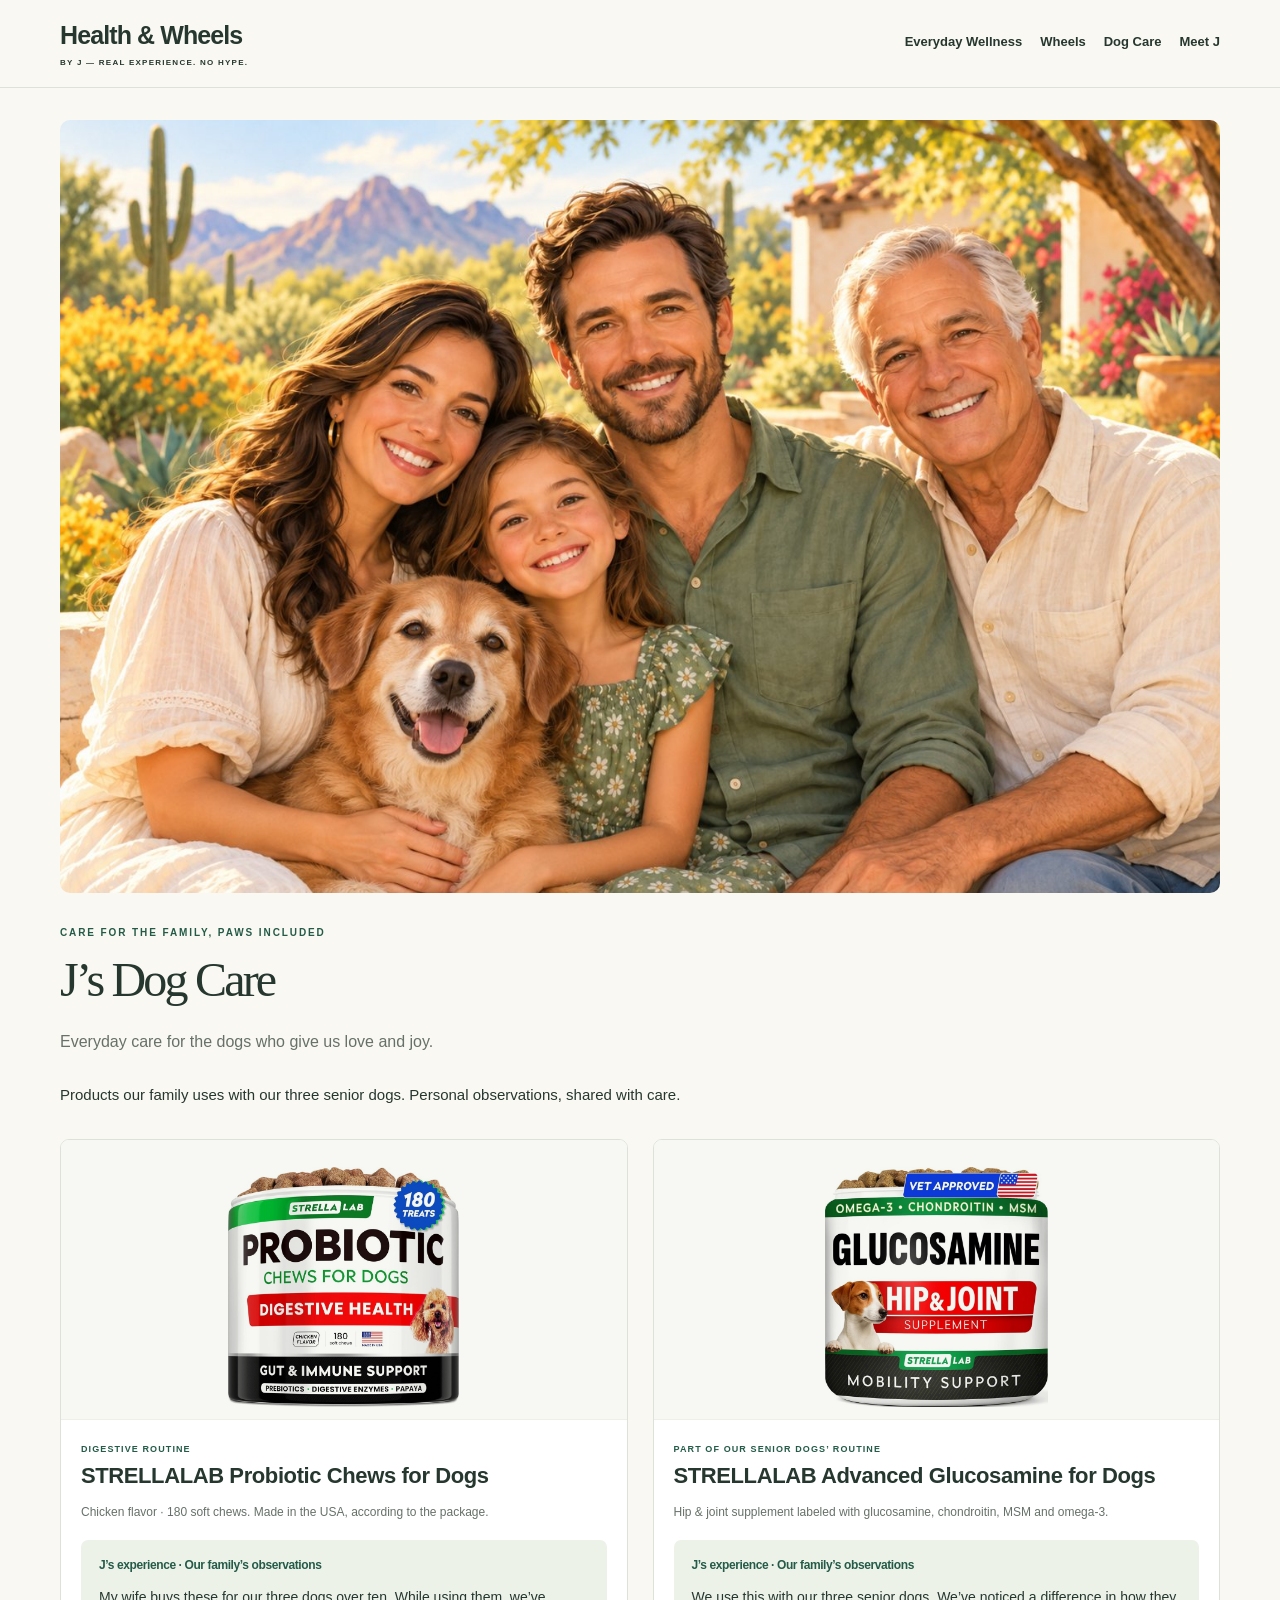
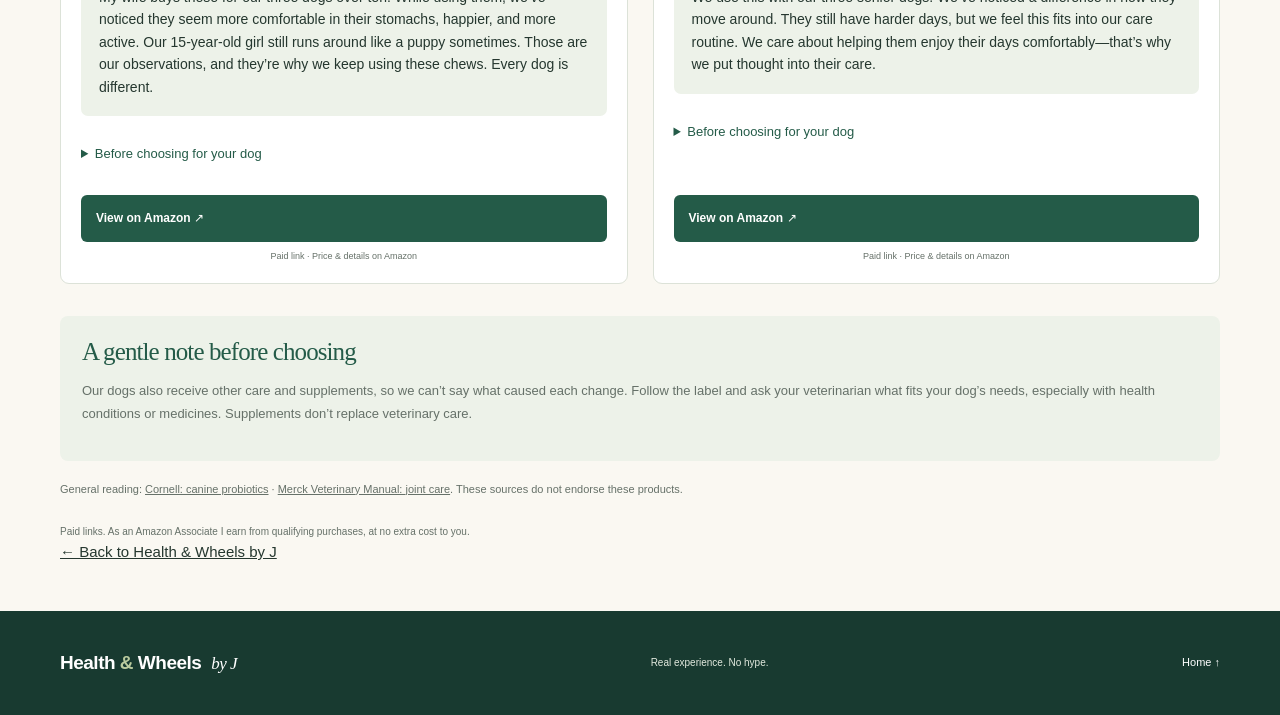
==== dog-care.html @ b85a886c "Add J’s Dog Care with approved senior dog supplement reviews and family image" ====
<!doctype html><html lang="en"><head><meta charset="utf-8"><meta name="viewport" content="width=device-width,initial-scale=1"><meta name="description" content="J shares his family’s personal experience with probiotic and joint supplements used with their three senior dogs."><link rel="canonical" href="https://juluisalca-stack.github.io/health-and-wheels-by-J/dog-care.html"><title>J’s Dog Care — Senior Dog Product Reviews | Health &amp; Wheels by J</title><link rel="stylesheet" href="styles.css"><link rel="icon" href="assets/favicon.svg"><style>.dog-page{padding-block:32px}.dog-family{width:100%;height:auto;display:block;border-radius:10px;margin-bottom:32px}.dog-page h1{font-size:48px}.dog-grid{display:grid;grid-template-columns:repeat(2,minmax(0,1fr));gap:25px;margin-block:32px}.dog-grid .product-visual{height:280px}.dog-grid .product-visual img{max-height:240px;max-width:80%}.dog-grid h2{font-family:inherit;font-size:22px;font-weight:650;margin-bottom:14px;letter-spacing:-.4px}.dog-grid .product-info{min-height:0}.dog-experience{padding:18px;background:var(--sage);border-radius:7px;margin-bottom:18px;font-size:14px}.dog-experience h3{font-size:12px;color:var(--green);margin-bottom:12px}.dog-experience p{margin:0}.dog-details{font-size:13px;color:var(--muted);margin-bottom:20px}.dog-details summary{cursor:pointer;color:var(--green);padding:10px 0}.dog-details p{margin-top:12px}.dog-note{padding:22px;background:var(--sage);border-radius:8px;color:var(--muted);font-size:13px;line-height:1.8}.dog-note h2{font-size:25px;color:var(--green);margin-bottom:12px}.dog-sources{font-size:11px;color:var(--muted);margin-top:20px}.header nav{gap:18px}@media(max-width:760px){.dog-grid{grid-template-columns:1fr}.dog-page h1{font-size:38px}.dog-grid .product-visual{height:250px}.header nav{gap:12px}.header nav a{font-size:11px}}</style></head><body><header class="header"><div class="header-inner wrap"><a class="brand" href="index.html"><span class="brand-name">Health &amp; Wheels</span><span class="brand-by">BY J — REAL EXPERIENCE. NO HYPE.</span></a><nav aria-label="Main navigation"><a href="index.html#wellness" class="nav-category">Everyday Wellness</a><a href="index.html#wheels" class="nav-category">Wheels</a><a href="dog-care.html" aria-current="page">Dog Care</a><a href="index.html#about-j">Meet J</a></nav></div></header><main class="wrap dog-page"><img class="dog-family" src="assets/family-with-dog.jpg" alt="Family gathered with a friendly adult golden dog in a sunny garden" width="1400" height="933"><p class="eyebrow">CARE FOR THE FAMILY, PAWS INCLUDED</p><h1>J’s Dog Care</h1><p class="hero-description">Everyday care for the dogs who give us love and joy.</p><p>Products our family uses with our three senior dogs. Personal observations, shared with care.</p><div class="dog-grid"><article class="product-card" id="dog-probiotics"><div class="product-visual"><img src="assets/dog-probiotics.jpg" alt="STRELLALAB Probiotic Chews for Dogs container" loading="lazy"></div><div class="product-body"><p class="product-kicker">DIGESTIVE ROUTINE</p><h2>STRELLALAB Probiotic Chews for Dogs</h2><p class="product-info">Chicken flavor · 180 soft chews. Made in the USA, according to the package.</p><div class="dog-experience"><h3>J’s experience · Our family’s observations</h3><p>My wife buys these for our three dogs over ten. While using them, we’ve noticed they seem more comfortable in their stomachs, happier, and more active. Our 15-year-old girl still runs around like a puppy sometimes. Those are our observations, and they’re why we keep using these chews. Every dog is different.</p></div><details class="dog-details"><summary>Before choosing for your dog</summary><p>Check ingredients, expiration date, storage instructions and feeding directions for your dog’s weight. Ask your veterinarian whether this formula fits your dog’s needs.</p></details><a class="button primary shopping-button" href="https://amzn.to/3TYMeCJ" target="_blank" rel="sponsored nofollow noopener noreferrer" aria-label="View STRELLALAB Probiotic Chews for Dogs on Amazon, opens in a new tab">View on Amazon ↗</a><p class="paid-note">Paid link · Price &amp; details on Amazon</p></div></article><article class="product-card" id="dog-glucosamine"><div class="product-visual"><img src="assets/dog-glucosamine.jpg" alt="STRELLALAB Advanced Glucosamine for Dogs container" loading="lazy"></div><div class="product-body"><p class="product-kicker">PART OF OUR SENIOR DOGS’ ROUTINE</p><h2>STRELLALAB Advanced Glucosamine for Dogs</h2><p class="product-info">Hip &amp; joint supplement labeled with glucosamine, chondroitin, MSM and omega-3.</p><div class="dog-experience"><h3>J’s experience · Our family’s observations</h3><p>We use this with our three senior dogs. We’ve noticed a difference in how they move around. They still have harder days, but we feel this fits into our care routine. We care about helping them enjoy their days comfortably—that’s why we put thought into their care.</p></div><details class="dog-details"><summary>Before choosing for your dog</summary><p>Ask your veterinarian about joint comfort and which care options suit your dog. Changes in movement deserve attention, and this review is not a promise of pain relief.</p></details><a class="button primary shopping-button" href="https://amzn.to/4hZjsKc" target="_blank" rel="sponsored nofollow noopener noreferrer" aria-label="View STRELLALAB Advanced Glucosamine for Dogs on Amazon, opens in a new tab">View on Amazon ↗</a><p class="paid-note">Paid link · Price &amp; details on Amazon</p></div></article></div><aside class="dog-note"><h2>A gentle note before choosing</h2><p>Our dogs also receive other care and supplements, so we can’t say what caused each change. Follow the label and ask your veterinarian what fits your dog’s needs, especially with health conditions or medicines. Supplements don’t replace veterinary care.</p></aside><p class="dog-sources">General reading: <a href="https://www.vet.cornell.edu/departments-centers-and-institutes/riney-canine-health-center/canine-health-topics/power-probiotics">Cornell: canine probiotics</a> · <a href="https://www.merckvetmanual.com/musculoskeletal-system/osteoarthritis-in-dogs-and-cats/osteoarthritis-in-dogs-and-cats">Merck Veterinary Manual: joint care</a>. These sources do not endorse these products.</p><p class="affiliate-note">Paid links. As an Amazon Associate I earn from qualifying purchases, at no extra cost to you.</p><p><a href="index.html">← Back to Health &amp; Wheels by J</a></p></main><footer><div class="wrap footer-inner"><p>Health <span>&amp;</span> Wheels <em>by J</em></p><p>Real experience. No hype.</p><a href="index.html">Home ↑</a></div></footer></body></html>
---- styles.css ----
:root{--green:#245b48;--dark:#183a30;--ink:#25372f;--muted:#667169;--cream:#faf8f2;--sage:#edf2e9;--line:#dce2d8;--white:#fff;--header-height:88px;font-synthesis:none;color-scheme:light}
*{box-sizing:border-box}html{scroll-behavior:smooth;scroll-padding-top:155px}body{margin:0;background:var(--cream);color:var(--ink);font:15px/1.6 -apple-system,BlinkMacSystemFont,"Segoe UI",sans-serif}button,input{font:inherit}button,a,input,summary{-webkit-tap-highlight-color:transparent}a{color:inherit}button{cursor:pointer}button:disabled{cursor:default}button:focus-visible,a:focus-visible,input:focus-visible,summary:focus-visible{outline:3px solid #ba7735;outline-offset:4px}svg{width:22px;height:22px;fill:none;stroke:currentColor;stroke-width:1.6;stroke-linecap:round;stroke-linejoin:round;flex-shrink:0}[hidden]{display:none!important}.wrap{width:min(1160px,calc(100% - 80px));margin-inline:auto}.sr-only{position:absolute;width:1px;height:1px;padding:0;margin:-1px;overflow:hidden;clip:rect(0,0,0,0);white-space:nowrap;border:0}.skip-link{position:fixed;top:-100px;left:20px;z-index:100;background:var(--dark);color:white;padding:12px 20px}.skip-link:focus{top:12px}
.header{height:var(--header-height);background:var(--cream);border-bottom:1px solid var(--line);position:sticky;top:0;z-index:20}.header-inner{height:100%;display:flex;align-items:center;justify-content:space-between;gap:25px}.brand{text-decoration:none;display:flex;flex-direction:column;line-height:1.2;flex-shrink:0}.brand-name{font-size:25px;letter-spacing:-.9px;font-weight:750}.brand-name>span{color:var(--green)}.brand-by{font-size:8px;font-weight:600;letter-spacing:1.25px;margin-top:8px;display:flex;align-items:center;gap:9px}.brand-line{width:22px;height:1px;background:var(--green)}nav{display:flex;gap:30px;align-items:center}nav a{text-decoration:none;font-size:13px;font-weight:600;min-height:44px;display:inline-flex;align-items:center;gap:9px;border-bottom:2px solid transparent}nav a:hover,nav a[aria-current="true"]{color:var(--green);border-bottom-color:var(--green)}
.hero{padding-top:60px;padding-bottom:64px;display:grid;grid-template-columns:1fr 1fr;gap:60px;align-items:center}.eyebrow{font-size:10px;letter-spacing:1.9px;font-weight:750;color:var(--green);margin:0 0 14px;display:flex;align-items:center;gap:10px}.tiny-line{width:25px;height:2px;background:var(--green)}h1,h2,h3,p{margin-top:0}h1{font-family:Georgia,"Times New Roman",serif;font-size:clamp(48px,5.5vw,73px);line-height:1.06;font-weight:400;letter-spacing:-2.8px;margin-bottom:22px}h1 em{color:var(--green);font-weight:400}.hero-description{color:var(--muted);font-size:16px;line-height:1.75;max-width:405px;margin-bottom:27px}.button{display:inline-flex;justify-content:center;align-items:center;gap:18px;min-height:47px;padding:12px 20px;text-decoration:none;border-radius:6px;font-size:13px;font-weight:650;border:1px solid transparent;transition:background .18s}.primary{background:var(--green);color:white}.primary:hover{background:var(--dark)}.secondary{background:white;color:var(--green);border-color:var(--line)}.secondary:hover{background:var(--sage)}.hero-cta{font-size:14px;min-height:50px}.hero-cta span{font-size:21px;font-weight:400}.hero-note{display:flex;gap:8px;align-items:center;margin:19px 0 0;font-size:11px;color:var(--muted)}.hero-note svg{width:16px;height:16px;color:var(--green)}.hero-visual{margin:0;overflow:hidden;border-radius:10px;background:#eee9dc}.hero-visual img{display:block;width:100%;height:335px;object-fit:cover}.hero-visual figcaption{display:flex;align-items:center;justify-content:space-between;gap:10px;font-size:10px;padding:16px 20px;background:#f1eee5;color:var(--muted)}.image-note{color:var(--green);font-weight:700}.hero-visual figcaption>span:last-child{display:flex;gap:12px;align-items:center}
.picks-section{padding:43px 0 44px;background:#fefdf9;border-top:1px solid var(--line);border-bottom:1px solid var(--line)}.picks-intro{display:flex;justify-content:space-between;gap:25px;align-items:center;margin-bottom:27px}h2{font-family:Georgia,"Times New Roman",serif;font-size:34px;font-weight:400;letter-spacing:-.9px;line-height:1.15;margin-bottom:0}.picks-intro .eyebrow{margin-bottom:10px}.intro-note{text-align:right;font-size:12px;color:var(--muted);margin:0}.category-bar{position:sticky;top:var(--header-height);z-index:15;background:#fefdf9;border-bottom:1px solid var(--line)}.category-inner{display:flex;justify-content:space-between;gap:20px;align-items:center}.category-tabs{display:flex;gap:30px}.category-tabs button{background:none;border:none;border-bottom:3px solid transparent;display:flex;align-items:center;gap:10px;color:var(--muted);padding:17px 0 18px;min-height:63px;font-size:15px;font-weight:650;white-space:nowrap}.category-tabs button[aria-selected="true"]{color:var(--green);border-color:var(--green)}.category-tabs button:hover{color:var(--green)}.category-tabs svg{width:21px;height:21px}.tab-count{font-size:10px;color:var(--muted);background:var(--sage);border-radius:4px;padding:1px 6px}.collection-note{color:var(--muted);font-size:11px}.browse-tools{display:flex;justify-content:space-between;align-items:center;gap:20px;margin:24px 0 17px}.filters{display:flex;gap:8px;flex-wrap:wrap}.filter{min-height:44px;border-radius:6px;background:white;border:1px solid var(--line);padding:7px 13px;font-size:12px;color:var(--muted)}.filter[aria-pressed="true"]{color:var(--green);border-color:var(--green);background:var(--sage);font-weight:650}.filter:hover{color:var(--green);border-color:var(--green)}.search-box{width:245px;min-height:44px;display:flex;align-items:center;gap:10px;padding:0 12px;border:1px solid var(--line);background:white;border-radius:6px}.search-box svg{width:17px;height:17px;color:var(--muted)}.search-box input{width:100%;min-width:0;border:0;background:transparent;color:var(--ink);padding:10px 0;font-size:13px;outline-offset:2px}.search-box input::placeholder{color:#6f7a71}.results-line{display:flex;justify-content:space-between;gap:20px;align-items:center;font-size:11px;color:var(--muted);margin-bottom:19px}.results-line p{margin:0}.product-grid{display:grid;grid-template-columns:repeat(3,minmax(0,1fr));gap:22px;align-items:start}.product-card{border:1px solid var(--line);border-radius:9px;background:white;overflow:hidden;display:flex;flex-direction:column;min-width:0}.product-visual{position:relative;height:205px;display:flex;align-items:center;justify-content:center;background:#f7f8f4;border-bottom:1px solid #edf0e9;padding:30px 24px 14px}.product-visual img{display:block;max-height:155px;max-width:78%;width:auto;height:auto;object-fit:contain;mix-blend-mode:multiply}.product-visual img.low-res{max-height:125px;max-width:140px}.product-tag{position:absolute;top:12px;left:13px;background:white;border:1px solid #e5e9de;font-size:9px;color:var(--muted);border-radius:4px;padding:3px 7px;font-weight:550;letter-spacing:.2px}.product-body{padding:22px 20px 20px;display:flex;flex-direction:column;flex:1}.product-kicker{font-size:9px;letter-spacing:1.1px;font-weight:700;color:var(--green);margin:0 0 7px}.product-card h3{font-size:19px;letter-spacing:-.4px;line-height:1.3;margin:0 0 12px;font-weight:650}.product-info{font-size:12px;line-height:1.65;color:var(--muted);margin:0 0 18px;min-height:79px}.info-label{display:block;letter-spacing:.7px;font-size:8px;font-weight:700;margin-bottom:3px;color:#5c675e}.review{margin:0 0 18px;background:var(--sage);border:1px solid #e0e8db;border-radius:6px;overflow:hidden}.review summary{list-style:none;cursor:pointer;padding:13px 13px 12px;min-height:125px;display:flex;flex-direction:column}.review summary::-webkit-details-marker{display:none}.review-top{display:flex;justify-content:space-between;align-items:center;gap:10px;color:var(--green);font-size:12px;font-weight:700}.review-top svg{width:18px;height:18px;transition:transform .18s}.review[open] .review-top svg{transform:rotate(180deg)}.review-teaser{font-size:12px;color:#4a5e51;line-height:1.6;display:block;margin:7px 0}.review-toggle{font-size:10px;color:var(--green);font-weight:600;text-decoration:underline;text-underline-offset:3px;margin-top:auto}.review[open] .when-closed,.review:not([open]) .when-open{display:none}.review-content{padding:0 13px 14px;border-top:1px solid #d7e1d0;color:#4a5e51;font-size:12px}.review-content h4{margin:13px 0 3px;color:var(--green);font-size:10px}.review-content p{margin:0 0 8px}.review-content ul{padding-left:17px;margin:3px 0 8px}.review-content li{margin:3px 0}.review-content .review-source{font-size:10px;color:#627063;border-top:1px solid #d7e1d0;padding-top:10px;margin-top:12px;margin-bottom:0}.shopping-button{width:100%;font-size:12px;margin-top:auto;justify-content:space-between;padding-inline:14px}.shopping-button svg{width:17px;height:17px}.paid-note{font-size:9px;color:var(--muted);text-align:center;margin:7px 0 0}.wellness-note{border:1px solid #dedfcf;background:#f5f4e9;padding:15px 18px;border-radius:6px;font-size:12px;color:#636451;margin-bottom:22px}.wellness-note strong{color:#4b563f;margin-right:5px}.affiliate-note{font-size:10px;color:var(--muted);line-height:1.7;margin:25px 0 0;max-width:780px}.affiliate-note>span{color:var(--green);margin-right:6px}.empty-state{text-align:center;border:1px dashed var(--line);padding:45px 20px;border-radius:8px}.empty-state>span{font-size:40px;color:var(--green)}.empty-state h3{font-family:Georgia,serif;font-size:25px;font-weight:400;margin-bottom:10px}.empty-state p{font-size:13px;color:var(--muted)}
.about{padding-block:62px;display:grid;grid-template-columns:1fr 1fr;gap:55px 70px}.family-story{grid-column:1/-1;margin:0;display:grid;grid-template-columns:minmax(0,1.25fr) minmax(260px,.75fr);background:#e8eee3;border-radius:10px;overflow:hidden}.family-story img{width:100%;height:310px;object-fit:cover;object-position:center 40%;display:block}.family-story figcaption{padding:35px;display:flex;flex-direction:column;justify-content:center}.family-story strong{font:400 29px/1.2 Georgia,serif;color:var(--green);letter-spacing:-.5px}.family-story span{font-size:12px;color:var(--muted);margin-top:13px}.about-intro{display:flex;gap:25px;align-items:flex-start}.j-mark{height:75px;width:75px;flex-shrink:0;background:#e6eddf;border-radius:50%;color:var(--green);font:italic 40px/75px Georgia,serif;text-align:center}.about .eyebrow{font-size:9px;letter-spacing:1.25px;margin:0 0 10px}.about h2{font-size:32px;margin-bottom:16px}.about p{font-size:13px;color:var(--muted);line-height:1.8;margin-bottom:0}.about-promise{border-left:1px solid var(--line);padding-left:42px;position:relative}.quote-mark{position:absolute;top:-22px;left:40px;font-family:Georgia,serif;font-size:54px;line-height:1;color:#9aac8e}.about blockquote{font-family:Georgia,serif;font-size:23px;line-height:1.4;margin:17px 0 13px;color:var(--green)}.signature{display:block;margin-top:9px;font:italic 22px Georgia,serif;color:var(--green)}footer{padding-block:30px;background:var(--dark);color:white}.footer-inner{display:flex;align-items:center;justify-content:space-between;gap:25px}.footer-inner>p:first-child{font-size:19px;letter-spacing:-.5px;font-weight:650;margin:0}.footer-inner>p:first-child span{color:#bbcc9f}.footer-inner em{font:italic 17px Georgia,serif;margin-left:5px}.footer-inner>p:nth-child(2){font-size:10px;margin:0;line-height:1.8;color:#e3eadf}.footer-inner>p:nth-child(2) span{color:#b0c3b5}.footer-inner>a{font-size:11px;text-decoration:none;display:flex;align-items:center;gap:14px;min-height:44px}
@media(min-width:1000px){.product-card:has(.review:not([open])){min-height:580px}}
@media(max-width:1000px){.wrap{width:calc(100% - 48px)}nav{gap:20px}nav a{font-size:12px}.brand-name{font-size:23px}.hero{gap:32px;padding-block:45px}h1{font-size:58px}.hero-visual img{height:310px}.hero-visual figcaption{padding:14px;font-size:9px}.product-grid{gap:16px}.product-body{padding:18px 16px}.product-card h3{font-size:17px}.product-info{min-height:99px}.review summary{min-height:140px}.about{gap:35px}.about-promise{padding-left:25px}.quote-mark{left:24px}}
@media(max-width:760px){:root{--header-height:76px}.wrap{width:calc(100% - 36px)}nav .nav-category{display:none}.header-inner{gap:14px}.brand-name{font-size:22px}.brand-by{font-size:7px;letter-spacing:1px}.header nav{gap:0}nav a{font-size:12px}.hero{grid-template-columns:1fr;gap:29px;padding-top:34px;padding-bottom:33px}.hero-copy{max-width:520px}h1{font-size:clamp(42px,13.3vw,52px);letter-spacing:-2px}.hero-description{font-size:15px;line-height:1.75;max-width:460px;margin-bottom:21px}.hero-note{font-size:10px;margin-top:15px}.hero-visual img{height:auto;aspect-ratio:1.7;object-fit:cover}.hero-visual figcaption{padding:11px 14px;font-size:9px}.picks-section{padding-top:31px;padding-bottom:30px}.picks-intro{margin-bottom:18px}.intro-note{display:none}h2{font-size:29px;max-width:400px}.eyebrow{font-size:9px;letter-spacing:1.25px}.category-inner{gap:0}.category-tabs{width:100%;gap:0;justify-content:space-between}.category-tabs button{font-size:13px;gap:7px;padding-block:14px;min-height:58px}.category-tabs svg{width:18px;height:18px}.collection-note{display:none}.browse-tools{flex-direction:column;align-items:stretch;gap:15px;margin-top:20px}.filters{gap:7px}.filter{font-size:11px;padding-inline:11px}.search-box{width:100%;min-height:46px}.search-box input{font-size:16px;padding:9px 0}.results-line{font-size:10px;gap:10px}.results-line>p:last-child{font-size:9px}.product-grid{grid-template-columns:repeat(2,minmax(0,1fr));gap:15px}.product-info{min-height:0}.product-card h3{min-height:45px}.review summary{min-height:141px}.shopping-button{gap:7px}.about{grid-template-columns:1fr;gap:29px;padding-block:39px}.family-story{grid-column:auto;grid-template-columns:1fr}.family-story img{height:auto;aspect-ratio:1.45;object-position:center 40%}.family-story figcaption{padding:22px}.family-story strong{font-size:25px}.about-intro{gap:18px}.j-mark{width:61px;height:61px;font-size:33px;line-height:61px}.about-promise{border-left:0;border-top:1px solid var(--line);padding:28px 0 0 79px}.quote-mark{left:0;top:26px;font-size:65px}.about blockquote{margin-top:0;font-size:22px}.footer-inner{flex-wrap:wrap;gap:17px}.footer-inner>p:nth-child(2){width:100%;order:3}.footer-inner>p:first-child{font-size:18px}.footer-inner>a{margin-left:auto}}
@media(max-width:520px){.product-grid{grid-template-columns:1fr;gap:20px}.product-visual{height:208px}.product-visual img{max-height:163px;max-width:190px}.product-visual img.low-res{max-height:135px;max-width:150px}.product-body{padding:21px}.product-card h3{font-size:21px;min-height:0;margin-bottom:13px}.product-info{font-size:13px;min-height:0;margin-bottom:17px}.info-label{font-size:9px}.product-kicker{font-size:10px}.review summary{min-height:112px;padding:14px 15px}.review-top{font-size:13px}.review-teaser{font-size:13px;margin-block:8px}.review-toggle{font-size:11px}.review-content{padding:0 15px 15px;font-size:13px}.review-content h4{font-size:11px}.shopping-button{font-size:13px;min-height:49px;padding-inline:16px}.paid-note{font-size:10px}.tab-count{font-size:9px;padding-inline:5px}.picks-intro h2{font-size:29px}.wellness-note{font-size:11px;padding:14px}.hero-visual figcaption>span:last-child{font-size:8px;gap:6px}.affiliate-note{font-size:10px}.about-intro{gap:15px}.about-promise{padding-left:76px}}
@media(max-width:359px){.brand-name{font-size:19px}.brand-by{font-size:6px;gap:6px}.brand-line{width:15px}.category-tabs button{font-size:11px;gap:5px}.category-tabs svg{width:16px;height:16px}.filter{padding-inline:9px;font-size:10px}.results-line>p:last-child{display:none}h1{font-size:42px}}
@media(prefers-reduced-motion:reduce){html{scroll-behavior:auto}*,*::before,*::after{transition:none!important}}

.archive{margin-block:30px}.archive>summary{cursor:pointer;padding:20px;border:1px solid var(--line);border-radius:6px;color:var(--green)}.legacy-content section{max-width:100%;box-shadow:none}.legacy-content .hero{display:block}.legacy-content .hero-inner{display:grid}.legacy-content h2{margin-bottom:15px}.legacy-content h3{line-height:1.4}footer .affiliate-note{color:#e3eadf}
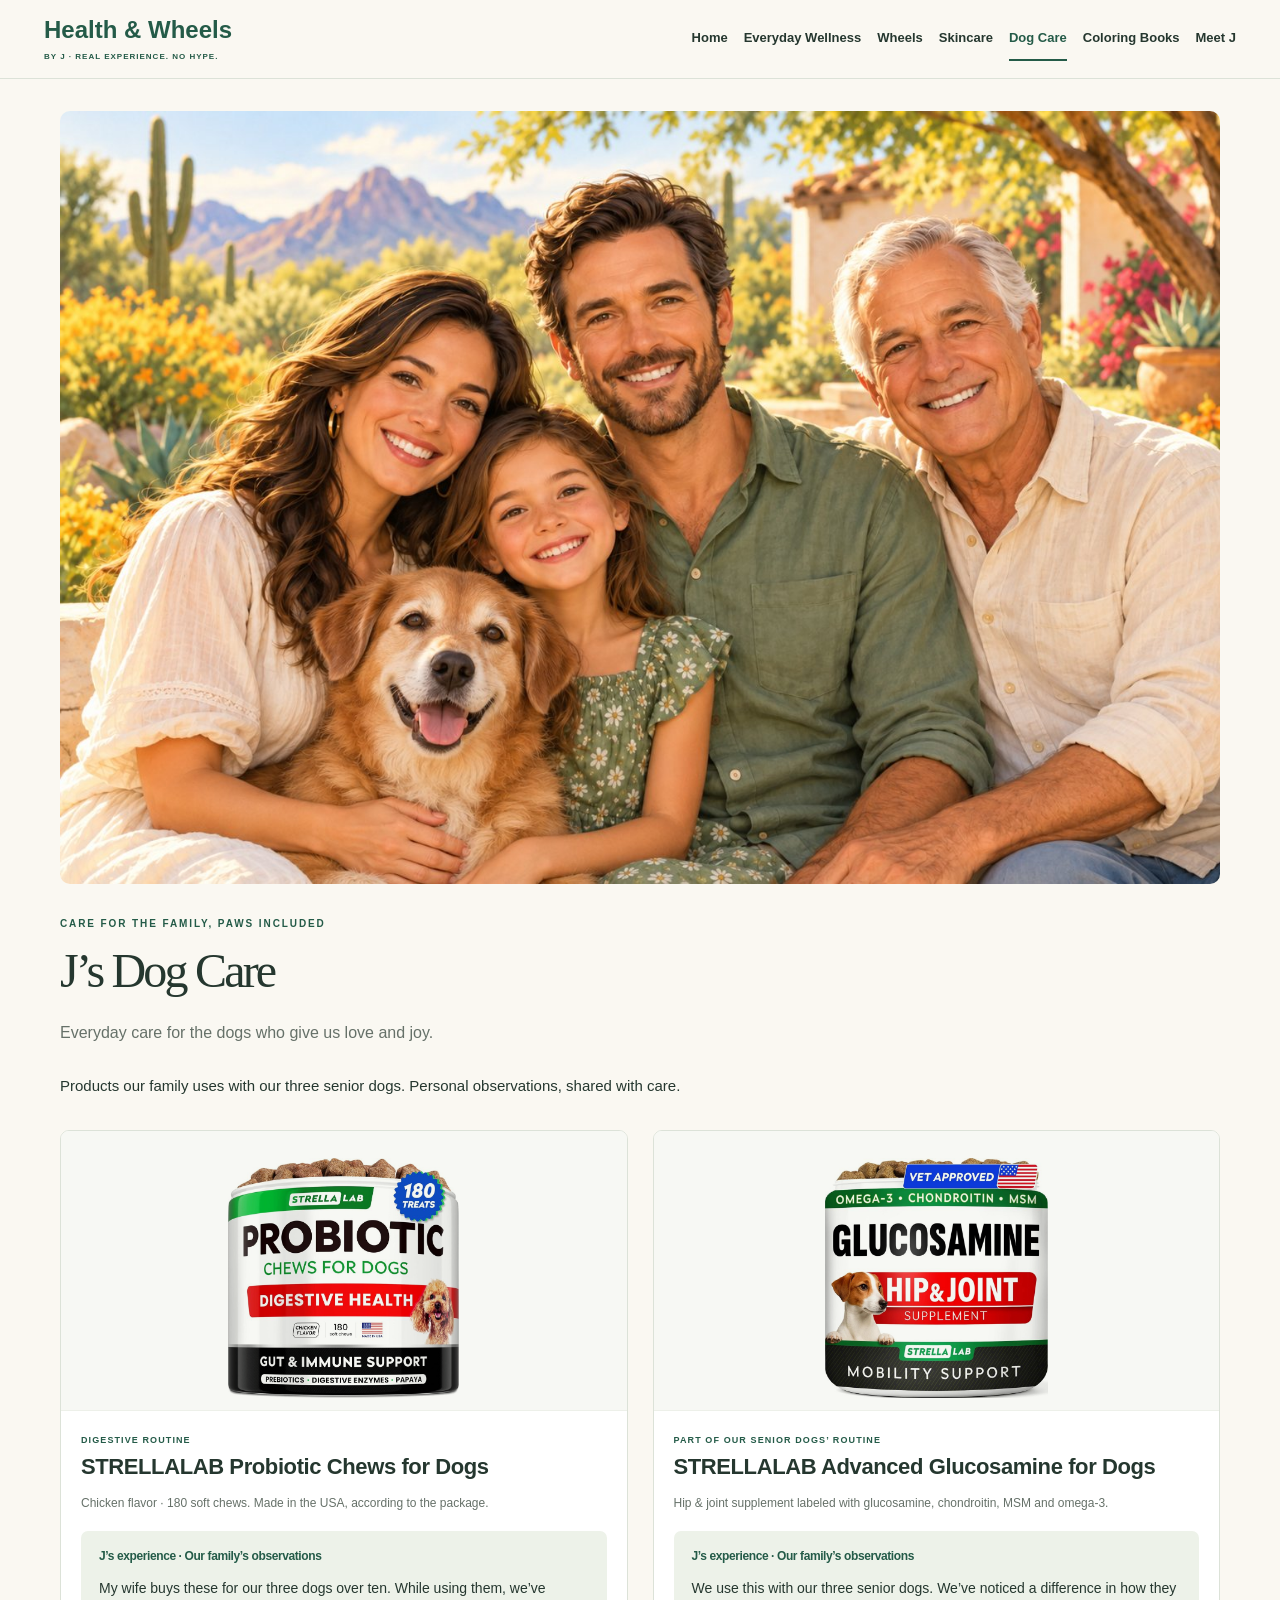
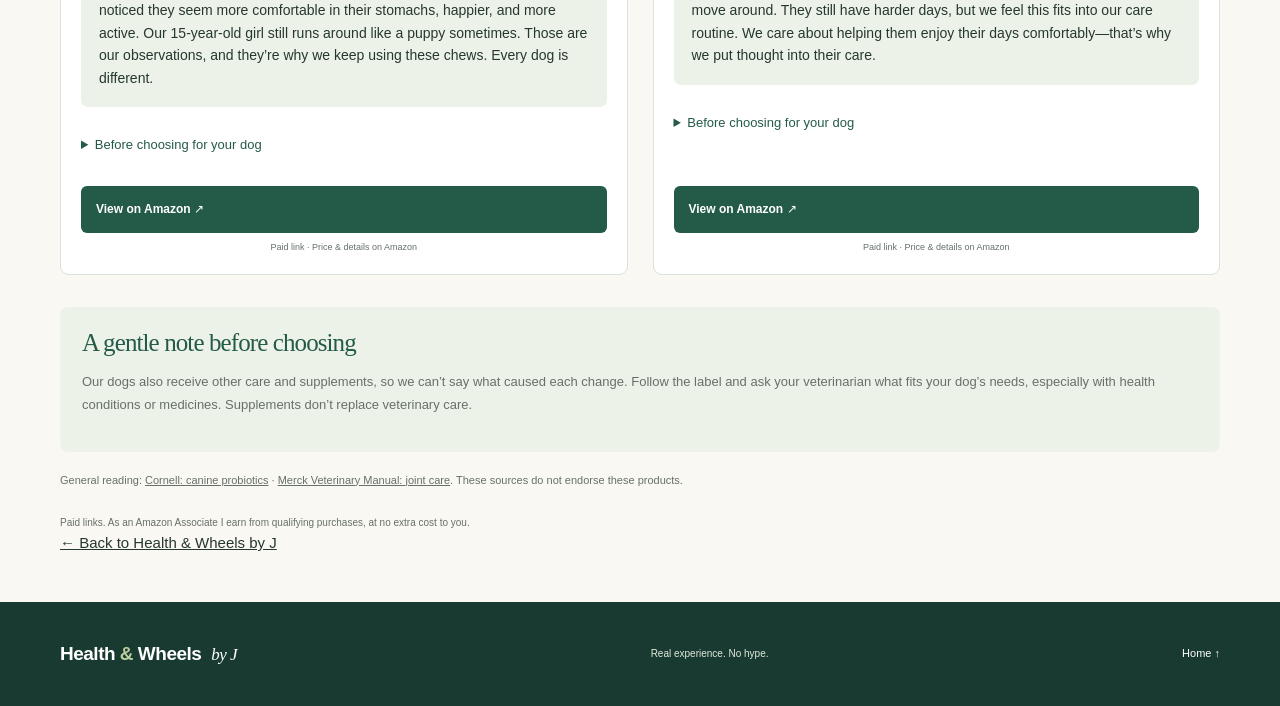
==== commit c35cac8f: "Add consistent accessible navigation across all current site pages" ====
--- a/dog-care.html
+++ b/dog-care.html
@@ -1 +1,2 @@
-<!doctype html><html lang="en"><head><meta charset="utf-8"><meta name="viewport" content="width=device-width,initial-scale=1"><meta name="description" content="J shares his family’s personal experience with probiotic and joint supplements used with their three senior dogs."><link rel="canonical" href="https://juluisalca-stack.github.io/health-and-wheels-by-J/dog-care.html"><title>J’s Dog Care — Senior Dog Product Reviews | Health &amp; Wheels by J</title><link rel="stylesheet" href="styles.css"><link rel="icon" href="assets/favicon.svg"><style>.dog-page{padding-block:32px}.dog-family{width:100%;height:auto;display:block;border-radius:10px;margin-bottom:32px}.dog-page h1{font-size:48px}.dog-grid{display:grid;grid-template-columns:repeat(2,minmax(0,1fr));gap:25px;margin-block:32px}.dog-grid .product-visual{height:280px}.dog-grid .product-visual img{max-height:240px;max-width:80%}.dog-grid h2{font-family:inherit;font-size:22px;font-weight:650;margin-bottom:14px;letter-spacing:-.4px}.dog-grid .product-info{min-height:0}.dog-experience{padding:18px;background:var(--sage);border-radius:7px;margin-bottom:18px;font-size:14px}.dog-experience h3{font-size:12px;color:var(--green);margin-bottom:12px}.dog-experience p{margin:0}.dog-details{font-size:13px;color:var(--muted);margin-bottom:20px}.dog-details summary{cursor:pointer;color:var(--green);padding:10px 0}.dog-details p{margin-top:12px}.dog-note{padding:22px;background:var(--sage);border-radius:8px;color:var(--muted);font-size:13px;line-height:1.8}.dog-note h2{font-size:25px;color:var(--green);margin-bottom:12px}.dog-sources{font-size:11px;color:var(--muted);margin-top:20px}.header nav{gap:18px}@media(max-width:760px){.dog-grid{grid-template-columns:1fr}.dog-page h1{font-size:38px}.dog-grid .product-visual{height:250px}.header nav{gap:12px}.header nav a{font-size:11px}}</style></head><body><header class="header"><div class="header-inner wrap"><a class="brand" href="index.html"><span class="brand-name">Health &amp; Wheels</span><span class="brand-by">BY J — REAL EXPERIENCE. NO HYPE.</span></a><nav aria-label="Main navigation"><a href="index.html#wellness" class="nav-category">Everyday Wellness</a><a href="index.html#wheels" class="nav-category">Wheels</a><a href="dog-care.html" aria-current="page">Dog Care</a><a href="index.html#about-j">Meet J</a></nav></div></header><main class="wrap dog-page"><img class="dog-family" src="assets/family-with-dog.jpg" alt="Family gathered with a friendly adult golden dog in a sunny garden" width="1400" height="933"><p class="eyebrow">CARE FOR THE FAMILY, PAWS INCLUDED</p><h1>J’s Dog Care</h1><p class="hero-description">Everyday care for the dogs who give us love and joy.</p><p>Products our family uses with our three senior dogs. Personal observations, shared with care.</p><div class="dog-grid"><article class="product-card" id="dog-probiotics"><div class="product-visual"><img src="assets/dog-probiotics.jpg" alt="STRELLALAB Probiotic Chews for Dogs container" loading="lazy"></div><div class="product-body"><p class="product-kicker">DIGESTIVE ROUTINE</p><h2>STRELLALAB Probiotic Chews for Dogs</h2><p class="product-info">Chicken flavor · 180 soft chews. Made in the USA, according to the package.</p><div class="dog-experience"><h3>J’s experience · Our family’s observations</h3><p>My wife buys these for our three dogs over ten. While using them, we’ve noticed they seem more comfortable in their stomachs, happier, and more active. Our 15-year-old girl still runs around like a puppy sometimes. Those are our observations, and they’re why we keep using these chews. Every dog is different.</p></div><details class="dog-details"><summary>Before choosing for your dog</summary><p>Check ingredients, expiration date, storage instructions and feeding directions for your dog’s weight. Ask your veterinarian whether this formula fits your dog’s needs.</p></details><a class="button primary shopping-button" href="https://amzn.to/3TYMeCJ" target="_blank" rel="sponsored nofollow noopener noreferrer" aria-label="View STRELLALAB Probiotic Chews for Dogs on Amazon, opens in a new tab">View on Amazon ↗</a><p class="paid-note">Paid link · Price &amp; details on Amazon</p></div></article><article class="product-card" id="dog-glucosamine"><div class="product-visual"><img src="assets/dog-glucosamine.jpg" alt="STRELLALAB Advanced Glucosamine for Dogs container" loading="lazy"></div><div class="product-body"><p class="product-kicker">PART OF OUR SENIOR DOGS’ ROUTINE</p><h2>STRELLALAB Advanced Glucosamine for Dogs</h2><p class="product-info">Hip &amp; joint supplement labeled with glucosamine, chondroitin, MSM and omega-3.</p><div class="dog-experience"><h3>J’s experience · Our family’s observations</h3><p>We use this with our three senior dogs. We’ve noticed a difference in how they move around. They still have harder days, but we feel this fits into our care routine. We care about helping them enjoy their days comfortably—that’s why we put thought into their care.</p></div><details class="dog-details"><summary>Before choosing for your dog</summary><p>Ask your veterinarian about joint comfort and which care options suit your dog. Changes in movement deserve attention, and this review is not a promise of pain relief.</p></details><a class="button primary shopping-button" href="https://amzn.to/4hZjsKc" target="_blank" rel="sponsored nofollow noopener noreferrer" aria-label="View STRELLALAB Advanced Glucosamine for Dogs on Amazon, opens in a new tab">View on Amazon ↗</a><p class="paid-note">Paid link · Price &amp; details on Amazon</p></div></article></div><aside class="dog-note"><h2>A gentle note before choosing</h2><p>Our dogs also receive other care and supplements, so we can’t say what caused each change. Follow the label and ask your veterinarian what fits your dog’s needs, especially with health conditions or medicines. Supplements don’t replace veterinary care.</p></aside><p class="dog-sources">General reading: <a href="https://www.vet.cornell.edu/departments-centers-and-institutes/riney-canine-health-center/canine-health-topics/power-probiotics">Cornell: canine probiotics</a> · <a href="https://www.merckvetmanual.com/musculoskeletal-system/osteoarthritis-in-dogs-and-cats/osteoarthritis-in-dogs-and-cats">Merck Veterinary Manual: joint care</a>. These sources do not endorse these products.</p><p class="affiliate-note">Paid links. As an Amazon Associate I earn from qualifying purchases, at no extra cost to you.</p><p><a href="index.html">← Back to Health &amp; Wheels by J</a></p></main><footer><div class="wrap footer-inner"><p>Health <span>&amp;</span> Wheels <em>by J</em></p><p>Real experience. No hype.</p><a href="index.html">Home ↑</a></div></footer></body></html>+<!doctype html><html lang="en"><head><meta charset="utf-8"><meta name="viewport" content="width=device-width,initial-scale=1"><meta name="description" content="J shares his family’s personal experience with probiotic and joint supplements used with their three senior dogs."><link rel="canonical" href="https://juluisalca-stack.github.io/health-and-wheels-by-J/dog-care.html"><title>J’s Dog Care — Senior Dog Product Reviews | Health &amp; Wheels by J</title><link rel="stylesheet" href="styles.css"><link rel="icon" href="assets/favicon.svg"><style>.dog-page{padding-block:32px}.dog-family{width:100%;height:auto;display:block;border-radius:10px;margin-bottom:32px}.dog-page h1{font-size:48px}.dog-grid{display:grid;grid-template-columns:repeat(2,minmax(0,1fr));gap:25px;margin-block:32px}.dog-grid .product-visual{height:280px}.dog-grid .product-visual img{max-height:240px;max-width:80%}.dog-grid h2{font-family:inherit;font-size:22px;font-weight:650;margin-bottom:14px;letter-spacing:-.4px}.dog-grid .product-info{min-height:0}.dog-experience{padding:18px;background:var(--sage);border-radius:7px;margin-bottom:18px;font-size:14px}.dog-experience h3{font-size:12px;color:var(--green);margin-bottom:12px}.dog-experience p{margin:0}.dog-details{font-size:13px;color:var(--muted);margin-bottom:20px}.dog-details summary{cursor:pointer;color:var(--green);padding:10px 0}.dog-details p{margin-top:12px}.dog-note{padding:22px;background:var(--sage);border-radius:8px;color:var(--muted);font-size:13px;line-height:1.8}.dog-note h2{font-size:25px;color:var(--green);margin-bottom:12px}.dog-sources{font-size:11px;color:var(--muted);margin-top:20px}.header nav{gap:18px}@media(max-width:760px){.dog-grid{grid-template-columns:1fr}.dog-page h1{font-size:38px}.dog-grid .product-visual{height:250px}.header nav{gap:12px}.header nav a{font-size:11px}}</style><link rel="stylesheet" href="navigation.css?v=20261028">
+</head><body><header id="hw-global-header"><div class="hw-header-inner"><a class="hw-brand" href="index.html#home" aria-label="Health and Wheels by J home"><span>Health &amp; Wheels</span><small>BY J · REAL EXPERIENCE. NO HYPE.</small></a><nav class="hw-menu" aria-label="Main navigation"><a href="index.html#home">Home</a><a href="index.html#wellness" data-category-link="wellness">Everyday Wellness</a><a href="index.html#wheels" data-category-link="wheels">Wheels</a><a href="skincare.html">Skincare</a><a href="dog-care.html" aria-current="page">Dog Care</a><a href="index.html#coloring-books">Coloring Books</a><a href="index.html#about-j">Meet J</a></nav></div></header><main class="wrap dog-page"><img class="dog-family" src="assets/family-with-dog.jpg" alt="Family gathered with a friendly adult golden dog in a sunny garden" width="1400" height="933"><p class="eyebrow">CARE FOR THE FAMILY, PAWS INCLUDED</p><h1>J’s Dog Care</h1><p class="hero-description">Everyday care for the dogs who give us love and joy.</p><p>Products our family uses with our three senior dogs. Personal observations, shared with care.</p><div class="dog-grid"><article class="product-card" id="dog-probiotics"><div class="product-visual"><img src="assets/dog-probiotics.jpg" alt="STRELLALAB Probiotic Chews for Dogs container" loading="lazy"></div><div class="product-body"><p class="product-kicker">DIGESTIVE ROUTINE</p><h2>STRELLALAB Probiotic Chews for Dogs</h2><p class="product-info">Chicken flavor · 180 soft chews. Made in the USA, according to the package.</p><div class="dog-experience"><h3>J’s experience · Our family’s observations</h3><p>My wife buys these for our three dogs over ten. While using them, we’ve noticed they seem more comfortable in their stomachs, happier, and more active. Our 15-year-old girl still runs around like a puppy sometimes. Those are our observations, and they’re why we keep using these chews. Every dog is different.</p></div><details class="dog-details"><summary>Before choosing for your dog</summary><p>Check ingredients, expiration date, storage instructions and feeding directions for your dog’s weight. Ask your veterinarian whether this formula fits your dog’s needs.</p></details><a class="button primary shopping-button" href="https://amzn.to/3TYMeCJ" target="_blank" rel="sponsored nofollow noopener noreferrer" aria-label="View STRELLALAB Probiotic Chews for Dogs on Amazon, opens in a new tab">View on Amazon ↗</a><p class="paid-note">Paid link · Price &amp; details on Amazon</p></div></article><article class="product-card" id="dog-glucosamine"><div class="product-visual"><img src="assets/dog-glucosamine.jpg" alt="STRELLALAB Advanced Glucosamine for Dogs container" loading="lazy"></div><div class="product-body"><p class="product-kicker">PART OF OUR SENIOR DOGS’ ROUTINE</p><h2>STRELLALAB Advanced Glucosamine for Dogs</h2><p class="product-info">Hip &amp; joint supplement labeled with glucosamine, chondroitin, MSM and omega-3.</p><div class="dog-experience"><h3>J’s experience · Our family’s observations</h3><p>We use this with our three senior dogs. We’ve noticed a difference in how they move around. They still have harder days, but we feel this fits into our care routine. We care about helping them enjoy their days comfortably—that’s why we put thought into their care.</p></div><details class="dog-details"><summary>Before choosing for your dog</summary><p>Ask your veterinarian about joint comfort and which care options suit your dog. Changes in movement deserve attention, and this review is not a promise of pain relief.</p></details><a class="button primary shopping-button" href="https://amzn.to/4hZjsKc" target="_blank" rel="sponsored nofollow noopener noreferrer" aria-label="View STRELLALAB Advanced Glucosamine for Dogs on Amazon, opens in a new tab">View on Amazon ↗</a><p class="paid-note">Paid link · Price &amp; details on Amazon</p></div></article></div><aside class="dog-note"><h2>A gentle note before choosing</h2><p>Our dogs also receive other care and supplements, so we can’t say what caused each change. Follow the label and ask your veterinarian what fits your dog’s needs, especially with health conditions or medicines. Supplements don’t replace veterinary care.</p></aside><p class="dog-sources">General reading: <a href="https://www.vet.cornell.edu/departments-centers-and-institutes/riney-canine-health-center/canine-health-topics/power-probiotics">Cornell: canine probiotics</a> · <a href="https://www.merckvetmanual.com/musculoskeletal-system/osteoarthritis-in-dogs-and-cats/osteoarthritis-in-dogs-and-cats">Merck Veterinary Manual: joint care</a>. These sources do not endorse these products.</p><p class="affiliate-note">Paid links. As an Amazon Associate I earn from qualifying purchases, at no extra cost to you.</p><p><a href="index.html">← Back to Health &amp; Wheels by J</a></p></main><footer><div class="wrap footer-inner"><p>Health <span>&amp;</span> Wheels <em>by J</em></p><p>Real experience. No hype.</p><a href="index.html">Home ↑</a></div></footer></body></html>
--- a/navigation.css
+++ b/navigation.css
@@ -0,0 +1,12 @@
+/* Shared navigation on every current page. */
+#hw-global-header{box-sizing:border-box;position:sticky;top:0;z-index:30;width:100%;height:auto;max-width:none;margin:0;padding:0;background:#faf8f2;border-bottom:1px solid #dce2d8;text-align:left;color:#25372f;font:16px/1.4 Arial,Helvetica,sans-serif}
+#hw-global-header *{box-sizing:border-box}
+#hw-global-header .hw-header-inner{max-width:1240px;margin:0 auto;padding:16px 24px;display:flex;align-items:center;justify-content:space-between;gap:20px;min-width:0}
+#hw-global-header .hw-brand{display:flex;flex-direction:column;flex-shrink:0;gap:6px;margin:0;padding:0;color:#245b48;text-decoration:none;line-height:1.2;border:0;letter-spacing:normal;font:700 24px/1.2 Arial,Helvetica,sans-serif}
+#hw-global-header .hw-brand small{font:600 8px/1.4 Arial,Helvetica,sans-serif;letter-spacing:1px}
+#hw-global-header .hw-menu{display:flex;align-items:center;justify-content:flex-end;flex-wrap:wrap;gap:4px 16px;margin:0;padding:0;min-width:0}
+#hw-global-header .hw-menu a{display:inline-flex;align-items:center;min-height:44px;margin:0;padding:6px 0;border:0;border-bottom:2px solid transparent;color:#25372f;text-decoration:none;white-space:nowrap;font:600 13px/1.4 Arial,Helvetica,sans-serif;letter-spacing:normal}
+#hw-global-header .hw-menu a:hover,#hw-global-header .hw-menu a[aria-current]{color:#245b48;border-bottom-color:#245b48}
+#hw-global-header a:focus-visible{outline:3px solid #245b48;outline-offset:4px;border-radius:2px}
+@media(max-width:1100px){#hw-global-header .hw-header-inner{align-items:flex-start;flex-direction:column;gap:8px}#hw-global-header .hw-menu{justify-content:flex-start;gap:0 20px}}
+@media(max-width:640px){#hw-global-header{position:static}#hw-global-header .hw-header-inner{padding:16px 20px;gap:10px}#hw-global-header .hw-brand{font-size:22px}#hw-global-header .hw-menu{gap:0 18px}#hw-global-header .hw-menu a{font-size:13px}}
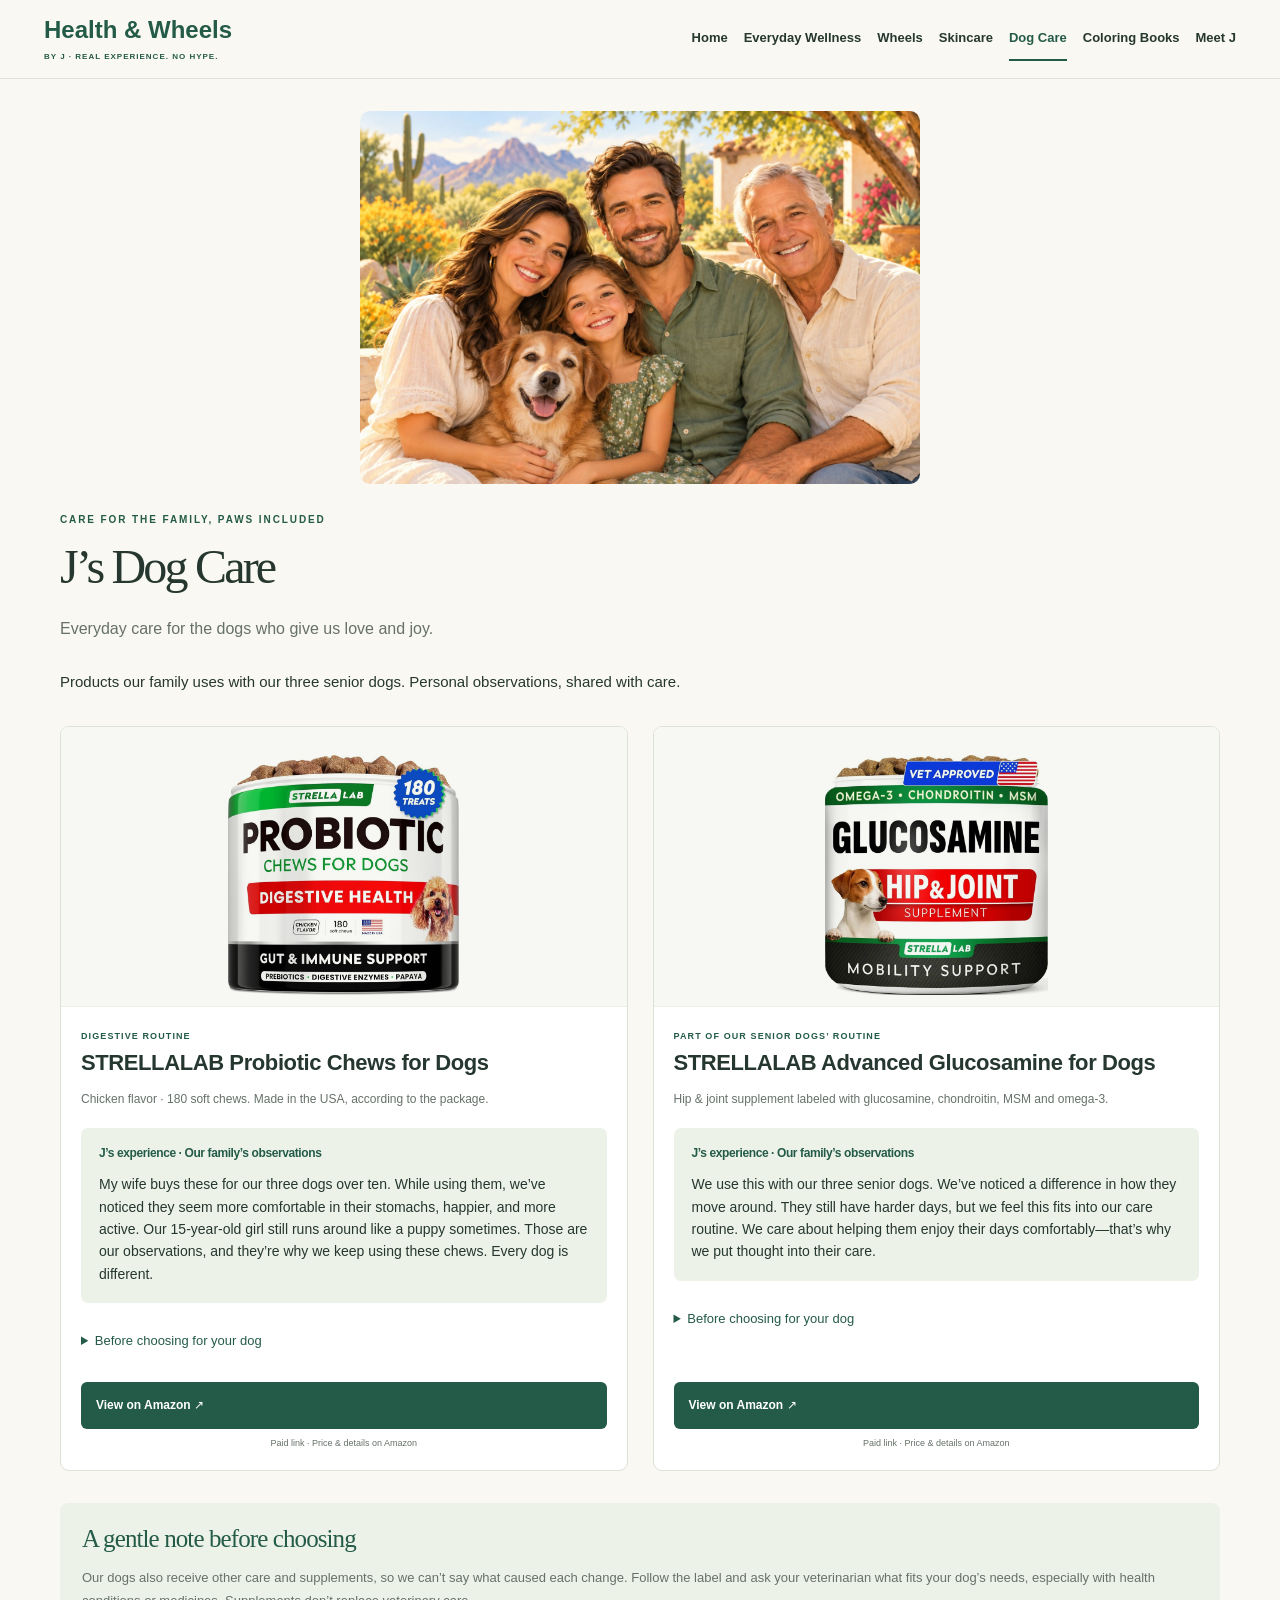
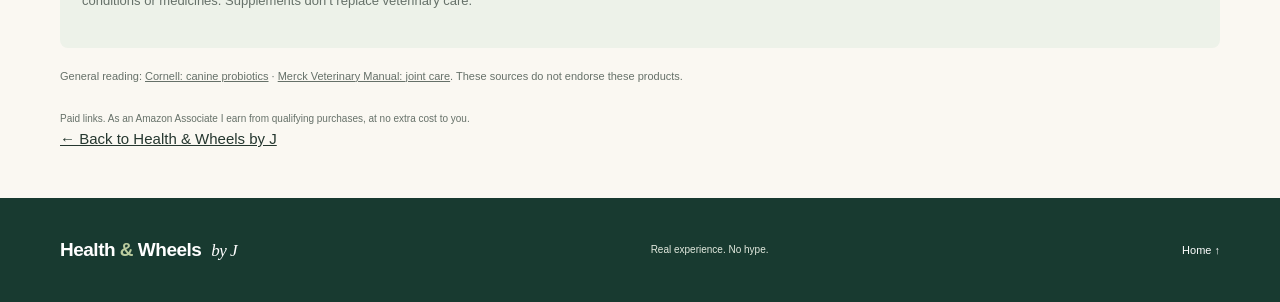
==== commit cc8eae30: "Make Dog Care family photo more compact and centered" ====
--- a/dog-care.html
+++ b/dog-care.html
@@ -1,2 +1,2 @@
-<!doctype html><html lang="en"><head><meta charset="utf-8"><meta name="viewport" content="width=device-width,initial-scale=1"><meta name="description" content="J shares his family’s personal experience with probiotic and joint supplements used with their three senior dogs."><link rel="canonical" href="https://juluisalca-stack.github.io/health-and-wheels-by-J/dog-care.html"><title>J’s Dog Care — Senior Dog Product Reviews | Health &amp; Wheels by J</title><link rel="stylesheet" href="styles.css"><link rel="icon" href="assets/favicon.svg"><style>.dog-page{padding-block:32px}.dog-family{width:100%;height:auto;display:block;border-radius:10px;margin-bottom:32px}.dog-page h1{font-size:48px}.dog-grid{display:grid;grid-template-columns:repeat(2,minmax(0,1fr));gap:25px;margin-block:32px}.dog-grid .product-visual{height:280px}.dog-grid .product-visual img{max-height:240px;max-width:80%}.dog-grid h2{font-family:inherit;font-size:22px;font-weight:650;margin-bottom:14px;letter-spacing:-.4px}.dog-grid .product-info{min-height:0}.dog-experience{padding:18px;background:var(--sage);border-radius:7px;margin-bottom:18px;font-size:14px}.dog-experience h3{font-size:12px;color:var(--green);margin-bottom:12px}.dog-experience p{margin:0}.dog-details{font-size:13px;color:var(--muted);margin-bottom:20px}.dog-details summary{cursor:pointer;color:var(--green);padding:10px 0}.dog-details p{margin-top:12px}.dog-note{padding:22px;background:var(--sage);border-radius:8px;color:var(--muted);font-size:13px;line-height:1.8}.dog-note h2{font-size:25px;color:var(--green);margin-bottom:12px}.dog-sources{font-size:11px;color:var(--muted);margin-top:20px}.header nav{gap:18px}@media(max-width:760px){.dog-grid{grid-template-columns:1fr}.dog-page h1{font-size:38px}.dog-grid .product-visual{height:250px}.header nav{gap:12px}.header nav a{font-size:11px}}</style><link rel="stylesheet" href="navigation.css?v=20261028">
+<!doctype html><html lang="en"><head><meta charset="utf-8"><meta name="viewport" content="width=device-width,initial-scale=1"><meta name="description" content="J shares his family’s personal experience with probiotic and joint supplements used with their three senior dogs."><link rel="canonical" href="https://juluisalca-stack.github.io/health-and-wheels-by-J/dog-care.html"><title>J’s Dog Care — Senior Dog Product Reviews | Health &amp; Wheels by J</title><link rel="stylesheet" href="styles.css"><link rel="icon" href="assets/favicon.svg"><style>.dog-page{padding-block:32px}.dog-family{width:100%;max-width:560px;height:auto;display:block;border-radius:10px;margin:0 auto 28px}.dog-page h1{font-size:48px}.dog-grid{display:grid;grid-template-columns:repeat(2,minmax(0,1fr));gap:25px;margin-block:32px}.dog-grid .product-visual{height:280px}.dog-grid .product-visual img{max-height:240px;max-width:80%}.dog-grid h2{font-family:inherit;font-size:22px;font-weight:650;margin-bottom:14px;letter-spacing:-.4px}.dog-grid .product-info{min-height:0}.dog-experience{padding:18px;background:var(--sage);border-radius:7px;margin-bottom:18px;font-size:14px}.dog-experience h3{font-size:12px;color:var(--green);margin-bottom:12px}.dog-experience p{margin:0}.dog-details{font-size:13px;color:var(--muted);margin-bottom:20px}.dog-details summary{cursor:pointer;color:var(--green);padding:10px 0}.dog-details p{margin-top:12px}.dog-note{padding:22px;background:var(--sage);border-radius:8px;color:var(--muted);font-size:13px;line-height:1.8}.dog-note h2{font-size:25px;color:var(--green);margin-bottom:12px}.dog-sources{font-size:11px;color:var(--muted);margin-top:20px}.header nav{gap:18px}@media(max-width:760px){.dog-grid{grid-template-columns:1fr}.dog-page h1{font-size:38px}.dog-grid .product-visual{height:250px}.header nav{gap:12px}.header nav a{font-size:11px}}</style><link rel="stylesheet" href="navigation.css?v=20261028">
 </head><body><header id="hw-global-header"><div class="hw-header-inner"><a class="hw-brand" href="index.html#home" aria-label="Health and Wheels by J home"><span>Health &amp; Wheels</span><small>BY J · REAL EXPERIENCE. NO HYPE.</small></a><nav class="hw-menu" aria-label="Main navigation"><a href="index.html#home">Home</a><a href="index.html#wellness" data-category-link="wellness">Everyday Wellness</a><a href="index.html#wheels" data-category-link="wheels">Wheels</a><a href="skincare.html">Skincare</a><a href="dog-care.html" aria-current="page">Dog Care</a><a href="index.html#coloring-books">Coloring Books</a><a href="index.html#about-j">Meet J</a></nav></div></header><main class="wrap dog-page"><img class="dog-family" src="assets/family-with-dog.jpg" alt="Family gathered with a friendly adult golden dog in a sunny garden" width="1400" height="933"><p class="eyebrow">CARE FOR THE FAMILY, PAWS INCLUDED</p><h1>J’s Dog Care</h1><p class="hero-description">Everyday care for the dogs who give us love and joy.</p><p>Products our family uses with our three senior dogs. Personal observations, shared with care.</p><div class="dog-grid"><article class="product-card" id="dog-probiotics"><div class="product-visual"><img src="assets/dog-probiotics.jpg" alt="STRELLALAB Probiotic Chews for Dogs container" loading="lazy"></div><div class="product-body"><p class="product-kicker">DIGESTIVE ROUTINE</p><h2>STRELLALAB Probiotic Chews for Dogs</h2><p class="product-info">Chicken flavor · 180 soft chews. Made in the USA, according to the package.</p><div class="dog-experience"><h3>J’s experience · Our family’s observations</h3><p>My wife buys these for our three dogs over ten. While using them, we’ve noticed they seem more comfortable in their stomachs, happier, and more active. Our 15-year-old girl still runs around like a puppy sometimes. Those are our observations, and they’re why we keep using these chews. Every dog is different.</p></div><details class="dog-details"><summary>Before choosing for your dog</summary><p>Check ingredients, expiration date, storage instructions and feeding directions for your dog’s weight. Ask your veterinarian whether this formula fits your dog’s needs.</p></details><a class="button primary shopping-button" href="https://amzn.to/3TYMeCJ" target="_blank" rel="sponsored nofollow noopener noreferrer" aria-label="View STRELLALAB Probiotic Chews for Dogs on Amazon, opens in a new tab">View on Amazon ↗</a><p class="paid-note">Paid link · Price &amp; details on Amazon</p></div></article><article class="product-card" id="dog-glucosamine"><div class="product-visual"><img src="assets/dog-glucosamine.jpg" alt="STRELLALAB Advanced Glucosamine for Dogs container" loading="lazy"></div><div class="product-body"><p class="product-kicker">PART OF OUR SENIOR DOGS’ ROUTINE</p><h2>STRELLALAB Advanced Glucosamine for Dogs</h2><p class="product-info">Hip &amp; joint supplement labeled with glucosamine, chondroitin, MSM and omega-3.</p><div class="dog-experience"><h3>J’s experience · Our family’s observations</h3><p>We use this with our three senior dogs. We’ve noticed a difference in how they move around. They still have harder days, but we feel this fits into our care routine. We care about helping them enjoy their days comfortably—that’s why we put thought into their care.</p></div><details class="dog-details"><summary>Before choosing for your dog</summary><p>Ask your veterinarian about joint comfort and which care options suit your dog. Changes in movement deserve attention, and this review is not a promise of pain relief.</p></details><a class="button primary shopping-button" href="https://amzn.to/4hZjsKc" target="_blank" rel="sponsored nofollow noopener noreferrer" aria-label="View STRELLALAB Advanced Glucosamine for Dogs on Amazon, opens in a new tab">View on Amazon ↗</a><p class="paid-note">Paid link · Price &amp; details on Amazon</p></div></article></div><aside class="dog-note"><h2>A gentle note before choosing</h2><p>Our dogs also receive other care and supplements, so we can’t say what caused each change. Follow the label and ask your veterinarian what fits your dog’s needs, especially with health conditions or medicines. Supplements don’t replace veterinary care.</p></aside><p class="dog-sources">General reading: <a href="https://www.vet.cornell.edu/departments-centers-and-institutes/riney-canine-health-center/canine-health-topics/power-probiotics">Cornell: canine probiotics</a> · <a href="https://www.merckvetmanual.com/musculoskeletal-system/osteoarthritis-in-dogs-and-cats/osteoarthritis-in-dogs-and-cats">Merck Veterinary Manual: joint care</a>. These sources do not endorse these products.</p><p class="affiliate-note">Paid links. As an Amazon Associate I earn from qualifying purchases, at no extra cost to you.</p><p><a href="index.html">← Back to Health &amp; Wheels by J</a></p></main><footer><div class="wrap footer-inner"><p>Health <span>&amp;</span> Wheels <em>by J</em></p><p>Real experience. No hype.</p><a href="index.html">Home ↑</a></div></footer></body></html>
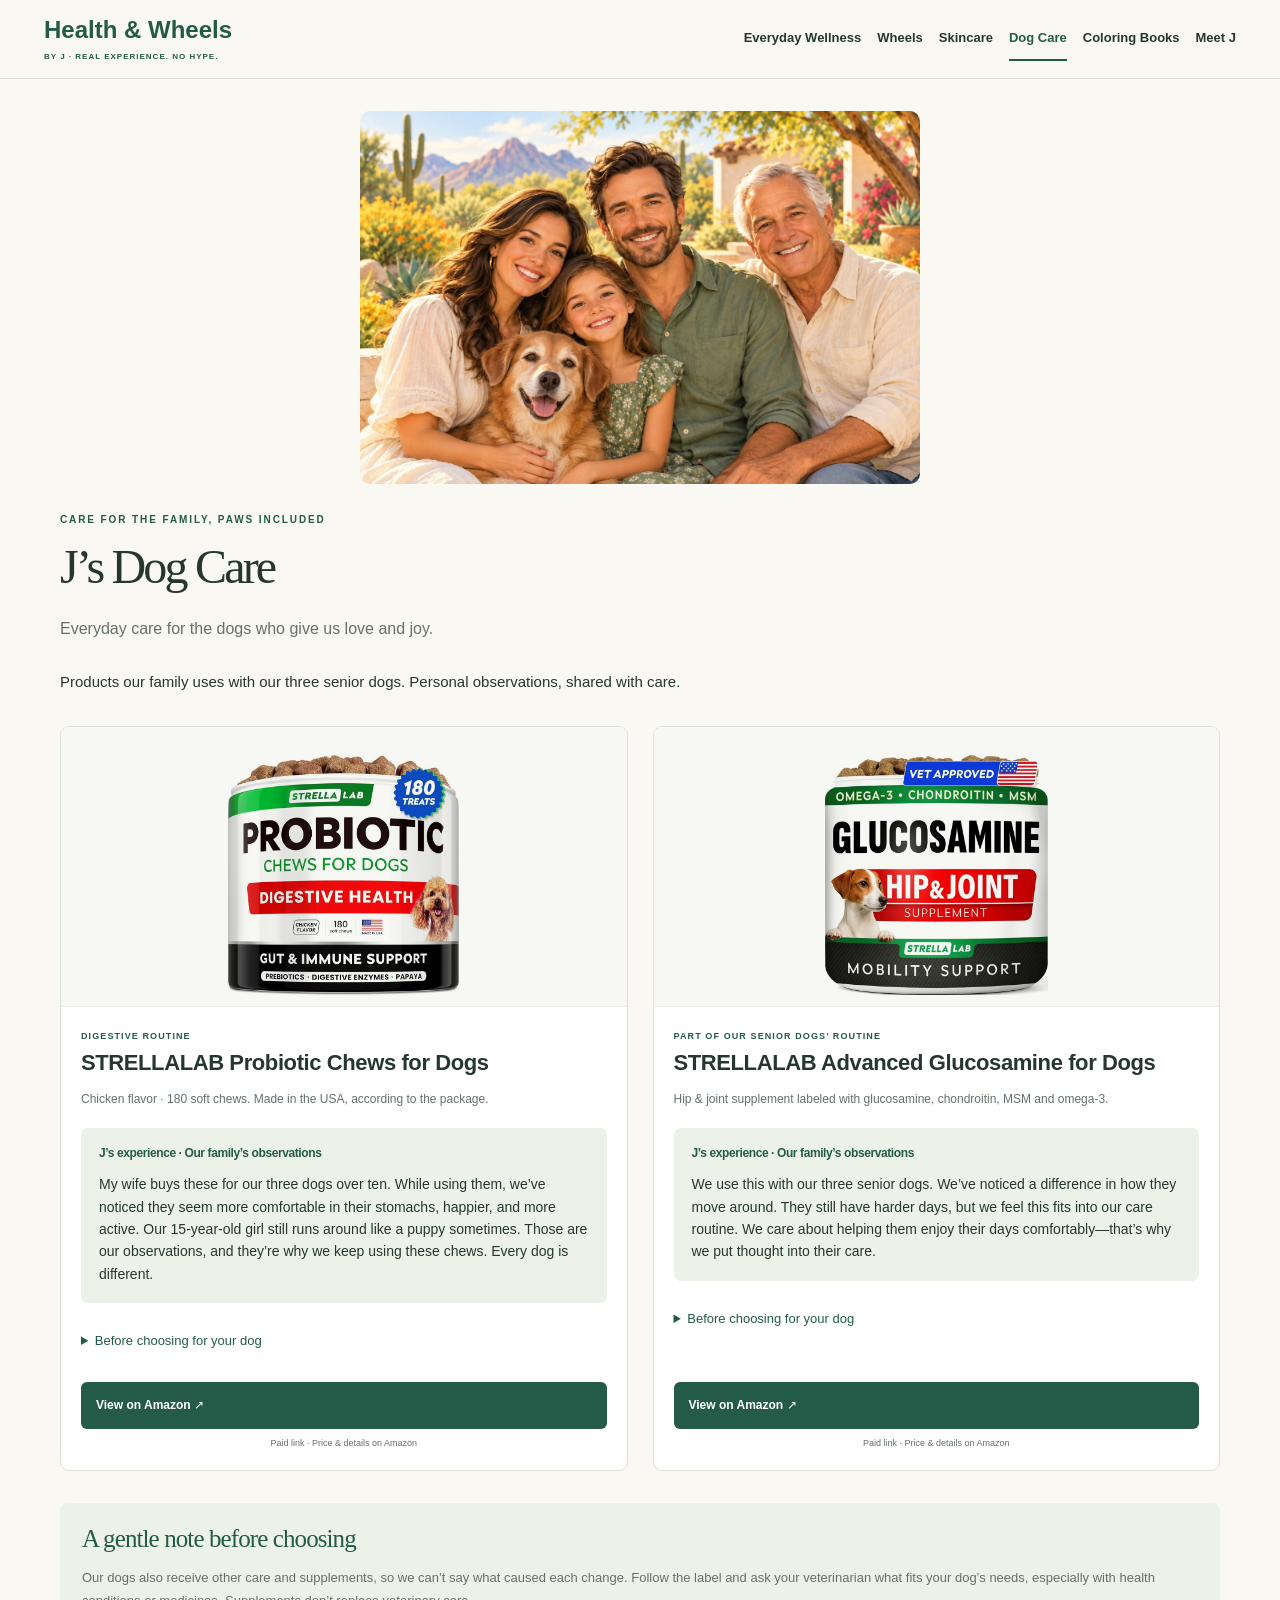
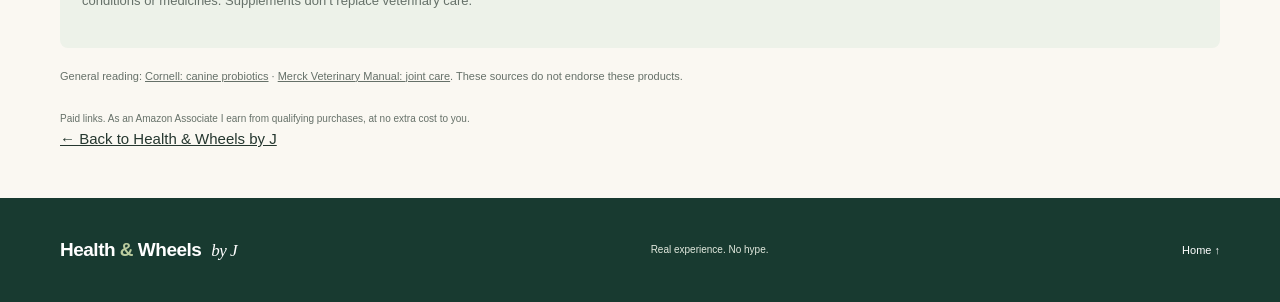
==== commit 713ff917: "Remove Home menu item from Skincare and Dog Care" ====
--- a/dog-care.html
+++ b/dog-care.html
@@ -1,2 +1,2 @@
 <!doctype html><html lang="en"><head><meta charset="utf-8"><meta name="viewport" content="width=device-width,initial-scale=1"><meta name="description" content="J shares his family’s personal experience with probiotic and joint supplements used with their three senior dogs."><link rel="canonical" href="https://juluisalca-stack.github.io/health-and-wheels-by-J/dog-care.html"><title>J’s Dog Care — Senior Dog Product Reviews | Health &amp; Wheels by J</title><link rel="stylesheet" href="styles.css"><link rel="icon" href="assets/favicon.svg"><style>.dog-page{padding-block:32px}.dog-family{width:100%;max-width:560px;height:auto;display:block;border-radius:10px;margin:0 auto 28px}.dog-page h1{font-size:48px}.dog-grid{display:grid;grid-template-columns:repeat(2,minmax(0,1fr));gap:25px;margin-block:32px}.dog-grid .product-visual{height:280px}.dog-grid .product-visual img{max-height:240px;max-width:80%}.dog-grid h2{font-family:inherit;font-size:22px;font-weight:650;margin-bottom:14px;letter-spacing:-.4px}.dog-grid .product-info{min-height:0}.dog-experience{padding:18px;background:var(--sage);border-radius:7px;margin-bottom:18px;font-size:14px}.dog-experience h3{font-size:12px;color:var(--green);margin-bottom:12px}.dog-experience p{margin:0}.dog-details{font-size:13px;color:var(--muted);margin-bottom:20px}.dog-details summary{cursor:pointer;color:var(--green);padding:10px 0}.dog-details p{margin-top:12px}.dog-note{padding:22px;background:var(--sage);border-radius:8px;color:var(--muted);font-size:13px;line-height:1.8}.dog-note h2{font-size:25px;color:var(--green);margin-bottom:12px}.dog-sources{font-size:11px;color:var(--muted);margin-top:20px}.header nav{gap:18px}@media(max-width:760px){.dog-grid{grid-template-columns:1fr}.dog-page h1{font-size:38px}.dog-grid .product-visual{height:250px}.header nav{gap:12px}.header nav a{font-size:11px}}</style><link rel="stylesheet" href="navigation.css?v=20261028">
-</head><body><header id="hw-global-header"><div class="hw-header-inner"><a class="hw-brand" href="index.html#home" aria-label="Health and Wheels by J home"><span>Health &amp; Wheels</span><small>BY J · REAL EXPERIENCE. NO HYPE.</small></a><nav class="hw-menu" aria-label="Main navigation"><a href="index.html#home">Home</a><a href="index.html#wellness" data-category-link="wellness">Everyday Wellness</a><a href="index.html#wheels" data-category-link="wheels">Wheels</a><a href="skincare.html">Skincare</a><a href="dog-care.html" aria-current="page">Dog Care</a><a href="index.html#coloring-books">Coloring Books</a><a href="index.html#about-j">Meet J</a></nav></div></header><main class="wrap dog-page"><img class="dog-family" src="assets/family-with-dog.jpg" alt="Family gathered with a friendly adult golden dog in a sunny garden" width="1400" height="933"><p class="eyebrow">CARE FOR THE FAMILY, PAWS INCLUDED</p><h1>J’s Dog Care</h1><p class="hero-description">Everyday care for the dogs who give us love and joy.</p><p>Products our family uses with our three senior dogs. Personal observations, shared with care.</p><div class="dog-grid"><article class="product-card" id="dog-probiotics"><div class="product-visual"><img src="assets/dog-probiotics.jpg" alt="STRELLALAB Probiotic Chews for Dogs container" loading="lazy"></div><div class="product-body"><p class="product-kicker">DIGESTIVE ROUTINE</p><h2>STRELLALAB Probiotic Chews for Dogs</h2><p class="product-info">Chicken flavor · 180 soft chews. Made in the USA, according to the package.</p><div class="dog-experience"><h3>J’s experience · Our family’s observations</h3><p>My wife buys these for our three dogs over ten. While using them, we’ve noticed they seem more comfortable in their stomachs, happier, and more active. Our 15-year-old girl still runs around like a puppy sometimes. Those are our observations, and they’re why we keep using these chews. Every dog is different.</p></div><details class="dog-details"><summary>Before choosing for your dog</summary><p>Check ingredients, expiration date, storage instructions and feeding directions for your dog’s weight. Ask your veterinarian whether this formula fits your dog’s needs.</p></details><a class="button primary shopping-button" href="https://amzn.to/3TYMeCJ" target="_blank" rel="sponsored nofollow noopener noreferrer" aria-label="View STRELLALAB Probiotic Chews for Dogs on Amazon, opens in a new tab">View on Amazon ↗</a><p class="paid-note">Paid link · Price &amp; details on Amazon</p></div></article><article class="product-card" id="dog-glucosamine"><div class="product-visual"><img src="assets/dog-glucosamine.jpg" alt="STRELLALAB Advanced Glucosamine for Dogs container" loading="lazy"></div><div class="product-body"><p class="product-kicker">PART OF OUR SENIOR DOGS’ ROUTINE</p><h2>STRELLALAB Advanced Glucosamine for Dogs</h2><p class="product-info">Hip &amp; joint supplement labeled with glucosamine, chondroitin, MSM and omega-3.</p><div class="dog-experience"><h3>J’s experience · Our family’s observations</h3><p>We use this with our three senior dogs. We’ve noticed a difference in how they move around. They still have harder days, but we feel this fits into our care routine. We care about helping them enjoy their days comfortably—that’s why we put thought into their care.</p></div><details class="dog-details"><summary>Before choosing for your dog</summary><p>Ask your veterinarian about joint comfort and which care options suit your dog. Changes in movement deserve attention, and this review is not a promise of pain relief.</p></details><a class="button primary shopping-button" href="https://amzn.to/4hZjsKc" target="_blank" rel="sponsored nofollow noopener noreferrer" aria-label="View STRELLALAB Advanced Glucosamine for Dogs on Amazon, opens in a new tab">View on Amazon ↗</a><p class="paid-note">Paid link · Price &amp; details on Amazon</p></div></article></div><aside class="dog-note"><h2>A gentle note before choosing</h2><p>Our dogs also receive other care and supplements, so we can’t say what caused each change. Follow the label and ask your veterinarian what fits your dog’s needs, especially with health conditions or medicines. Supplements don’t replace veterinary care.</p></aside><p class="dog-sources">General reading: <a href="https://www.vet.cornell.edu/departments-centers-and-institutes/riney-canine-health-center/canine-health-topics/power-probiotics">Cornell: canine probiotics</a> · <a href="https://www.merckvetmanual.com/musculoskeletal-system/osteoarthritis-in-dogs-and-cats/osteoarthritis-in-dogs-and-cats">Merck Veterinary Manual: joint care</a>. These sources do not endorse these products.</p><p class="affiliate-note">Paid links. As an Amazon Associate I earn from qualifying purchases, at no extra cost to you.</p><p><a href="index.html">← Back to Health &amp; Wheels by J</a></p></main><footer><div class="wrap footer-inner"><p>Health <span>&amp;</span> Wheels <em>by J</em></p><p>Real experience. No hype.</p><a href="index.html">Home ↑</a></div></footer></body></html>+</head><body><header id="hw-global-header"><div class="hw-header-inner"><a class="hw-brand" href="index.html#home" aria-label="Health and Wheels by J home"><span>Health &amp; Wheels</span><small>BY J · REAL EXPERIENCE. NO HYPE.</small></a><nav class="hw-menu" aria-label="Main navigation"><a href="index.html#wellness" data-category-link="wellness">Everyday Wellness</a><a href="index.html#wheels" data-category-link="wheels">Wheels</a><a href="skincare.html">Skincare</a><a href="dog-care.html" aria-current="page">Dog Care</a><a href="index.html#coloring-books">Coloring Books</a><a href="index.html#about-j">Meet J</a></nav></div></header><main class="wrap dog-page"><img class="dog-family" src="assets/family-with-dog.jpg" alt="Family gathered with a friendly adult golden dog in a sunny garden" width="1400" height="933"><p class="eyebrow">CARE FOR THE FAMILY, PAWS INCLUDED</p><h1>J’s Dog Care</h1><p class="hero-description">Everyday care for the dogs who give us love and joy.</p><p>Products our family uses with our three senior dogs. Personal observations, shared with care.</p><div class="dog-grid"><article class="product-card" id="dog-probiotics"><div class="product-visual"><img src="assets/dog-probiotics.jpg" alt="STRELLALAB Probiotic Chews for Dogs container" loading="lazy"></div><div class="product-body"><p class="product-kicker">DIGESTIVE ROUTINE</p><h2>STRELLALAB Probiotic Chews for Dogs</h2><p class="product-info">Chicken flavor · 180 soft chews. Made in the USA, according to the package.</p><div class="dog-experience"><h3>J’s experience · Our family’s observations</h3><p>My wife buys these for our three dogs over ten. While using them, we’ve noticed they seem more comfortable in their stomachs, happier, and more active. Our 15-year-old girl still runs around like a puppy sometimes. Those are our observations, and they’re why we keep using these chews. Every dog is different.</p></div><details class="dog-details"><summary>Before choosing for your dog</summary><p>Check ingredients, expiration date, storage instructions and feeding directions for your dog’s weight. Ask your veterinarian whether this formula fits your dog’s needs.</p></details><a class="button primary shopping-button" href="https://amzn.to/3TYMeCJ" target="_blank" rel="sponsored nofollow noopener noreferrer" aria-label="View STRELLALAB Probiotic Chews for Dogs on Amazon, opens in a new tab">View on Amazon ↗</a><p class="paid-note">Paid link · Price &amp; details on Amazon</p></div></article><article class="product-card" id="dog-glucosamine"><div class="product-visual"><img src="assets/dog-glucosamine.jpg" alt="STRELLALAB Advanced Glucosamine for Dogs container" loading="lazy"></div><div class="product-body"><p class="product-kicker">PART OF OUR SENIOR DOGS’ ROUTINE</p><h2>STRELLALAB Advanced Glucosamine for Dogs</h2><p class="product-info">Hip &amp; joint supplement labeled with glucosamine, chondroitin, MSM and omega-3.</p><div class="dog-experience"><h3>J’s experience · Our family’s observations</h3><p>We use this with our three senior dogs. We’ve noticed a difference in how they move around. They still have harder days, but we feel this fits into our care routine. We care about helping them enjoy their days comfortably—that’s why we put thought into their care.</p></div><details class="dog-details"><summary>Before choosing for your dog</summary><p>Ask your veterinarian about joint comfort and which care options suit your dog. Changes in movement deserve attention, and this review is not a promise of pain relief.</p></details><a class="button primary shopping-button" href="https://amzn.to/4hZjsKc" target="_blank" rel="sponsored nofollow noopener noreferrer" aria-label="View STRELLALAB Advanced Glucosamine for Dogs on Amazon, opens in a new tab">View on Amazon ↗</a><p class="paid-note">Paid link · Price &amp; details on Amazon</p></div></article></div><aside class="dog-note"><h2>A gentle note before choosing</h2><p>Our dogs also receive other care and supplements, so we can’t say what caused each change. Follow the label and ask your veterinarian what fits your dog’s needs, especially with health conditions or medicines. Supplements don’t replace veterinary care.</p></aside><p class="dog-sources">General reading: <a href="https://www.vet.cornell.edu/departments-centers-and-institutes/riney-canine-health-center/canine-health-topics/power-probiotics">Cornell: canine probiotics</a> · <a href="https://www.merckvetmanual.com/musculoskeletal-system/osteoarthritis-in-dogs-and-cats/osteoarthritis-in-dogs-and-cats">Merck Veterinary Manual: joint care</a>. These sources do not endorse these products.</p><p class="affiliate-note">Paid links. As an Amazon Associate I earn from qualifying purchases, at no extra cost to you.</p><p><a href="index.html">← Back to Health &amp; Wheels by J</a></p></main><footer><div class="wrap footer-inner"><p>Health <span>&amp;</span> Wheels <em>by J</em></p><p>Real experience. No hype.</p><a href="index.html">Home ↑</a></div></footer></body></html>
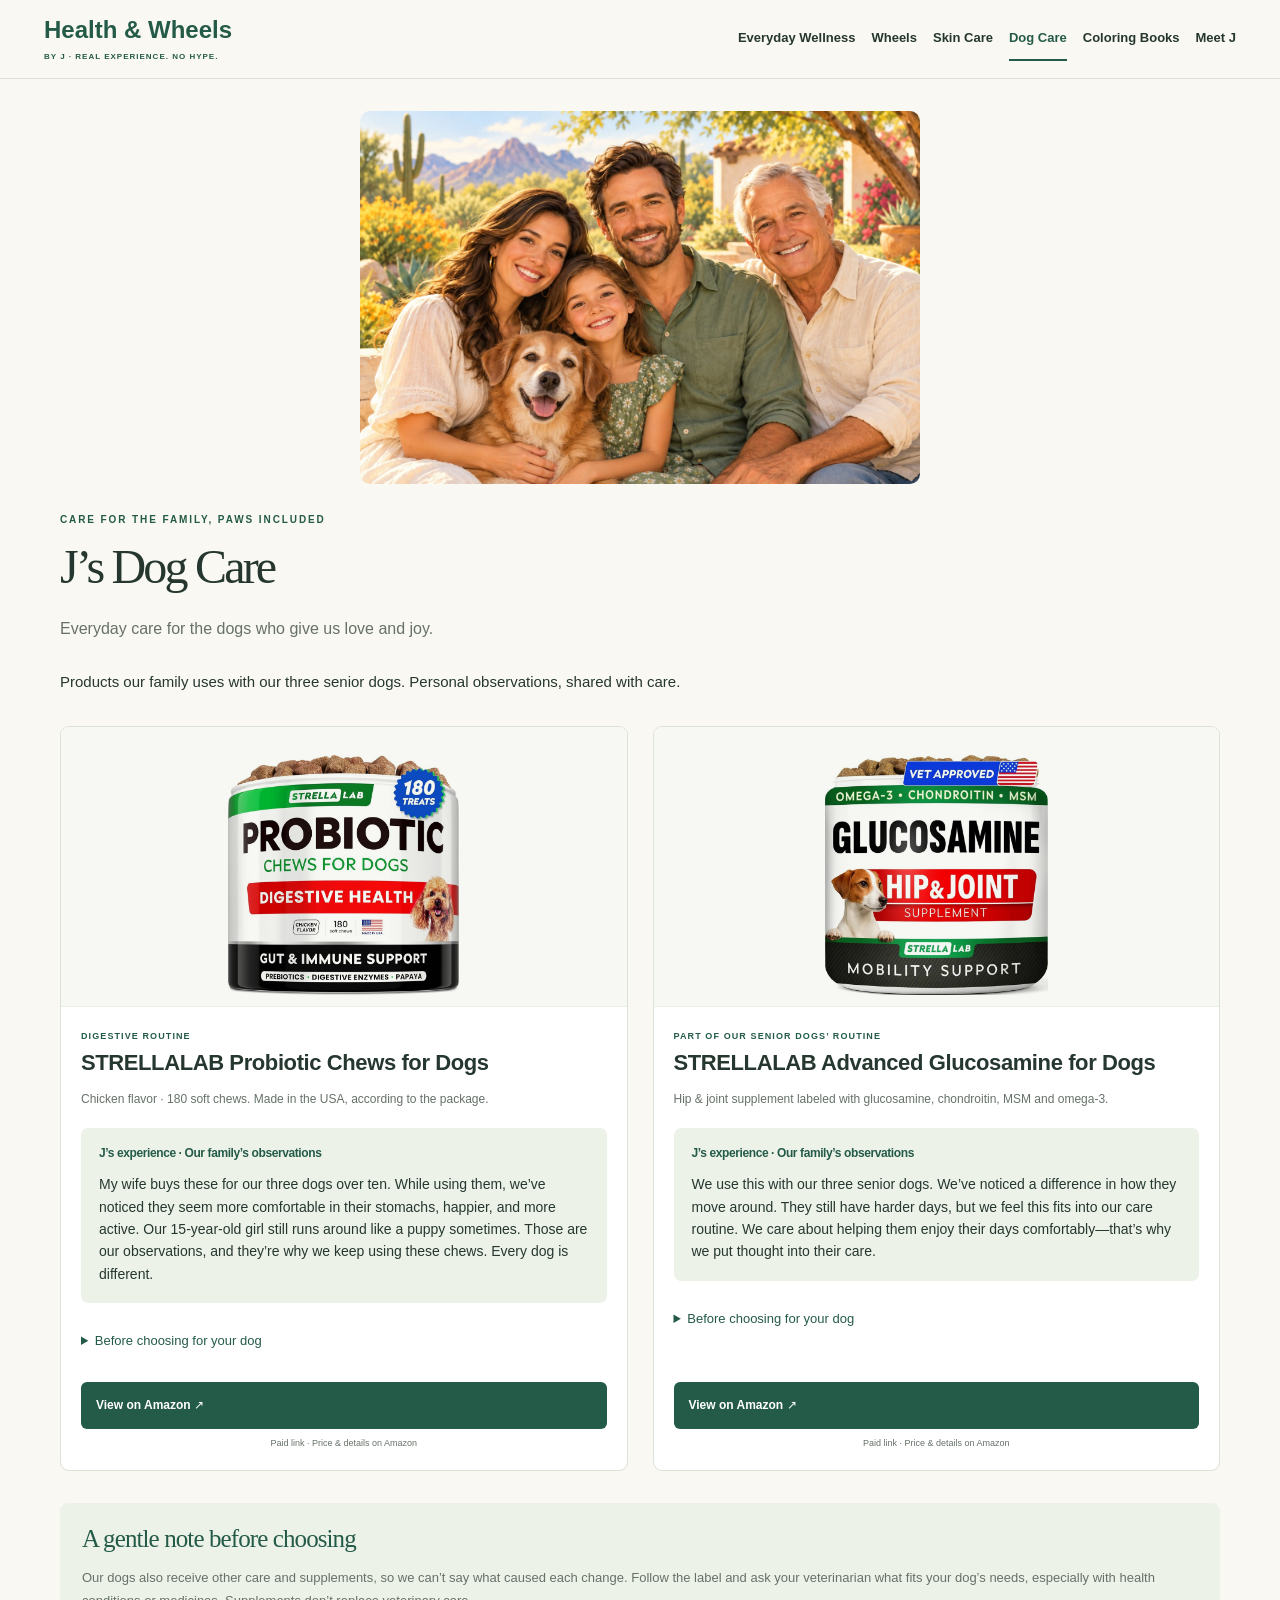
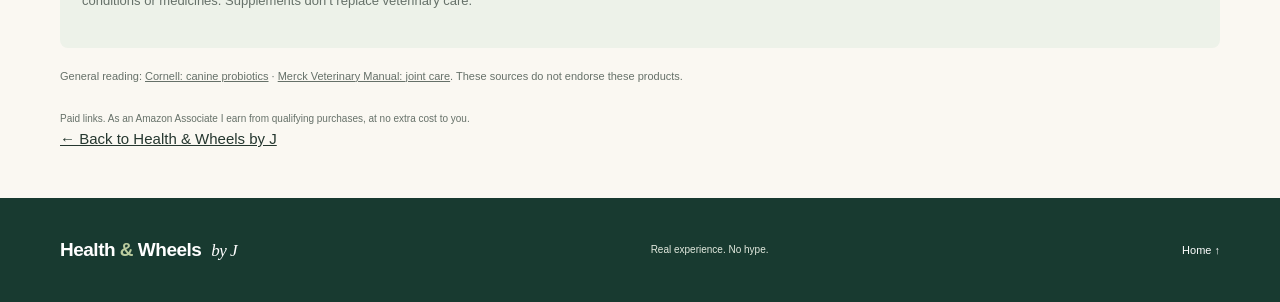
==== commit 264d8df4: "Use Skin Care as two words across site labels and descriptions" ====
--- a/dog-care.html
+++ b/dog-care.html
@@ -1,2 +1,2 @@
 <!doctype html><html lang="en"><head><meta charset="utf-8"><meta name="viewport" content="width=device-width,initial-scale=1"><meta name="description" content="J shares his family’s personal experience with probiotic and joint supplements used with their three senior dogs."><link rel="canonical" href="https://juluisalca-stack.github.io/health-and-wheels-by-J/dog-care.html"><title>J’s Dog Care — Senior Dog Product Reviews | Health &amp; Wheels by J</title><link rel="stylesheet" href="styles.css"><link rel="icon" href="assets/favicon.svg"><style>.dog-page{padding-block:32px}.dog-family{width:100%;max-width:560px;height:auto;display:block;border-radius:10px;margin:0 auto 28px}.dog-page h1{font-size:48px}.dog-grid{display:grid;grid-template-columns:repeat(2,minmax(0,1fr));gap:25px;margin-block:32px}.dog-grid .product-visual{height:280px}.dog-grid .product-visual img{max-height:240px;max-width:80%}.dog-grid h2{font-family:inherit;font-size:22px;font-weight:650;margin-bottom:14px;letter-spacing:-.4px}.dog-grid .product-info{min-height:0}.dog-experience{padding:18px;background:var(--sage);border-radius:7px;margin-bottom:18px;font-size:14px}.dog-experience h3{font-size:12px;color:var(--green);margin-bottom:12px}.dog-experience p{margin:0}.dog-details{font-size:13px;color:var(--muted);margin-bottom:20px}.dog-details summary{cursor:pointer;color:var(--green);padding:10px 0}.dog-details p{margin-top:12px}.dog-note{padding:22px;background:var(--sage);border-radius:8px;color:var(--muted);font-size:13px;line-height:1.8}.dog-note h2{font-size:25px;color:var(--green);margin-bottom:12px}.dog-sources{font-size:11px;color:var(--muted);margin-top:20px}.header nav{gap:18px}@media(max-width:760px){.dog-grid{grid-template-columns:1fr}.dog-page h1{font-size:38px}.dog-grid .product-visual{height:250px}.header nav{gap:12px}.header nav a{font-size:11px}}</style><link rel="stylesheet" href="navigation.css?v=20261028">
-</head><body><header id="hw-global-header"><div class="hw-header-inner"><a class="hw-brand" href="index.html#home" aria-label="Health and Wheels by J home"><span>Health &amp; Wheels</span><small>BY J · REAL EXPERIENCE. NO HYPE.</small></a><nav class="hw-menu" aria-label="Main navigation"><a href="index.html#wellness" data-category-link="wellness">Everyday Wellness</a><a href="index.html#wheels" data-category-link="wheels">Wheels</a><a href="skincare.html">Skincare</a><a href="dog-care.html" aria-current="page">Dog Care</a><a href="index.html#coloring-books">Coloring Books</a><a href="index.html#about-j">Meet J</a></nav></div></header><main class="wrap dog-page"><img class="dog-family" src="assets/family-with-dog.jpg" alt="Family gathered with a friendly adult golden dog in a sunny garden" width="1400" height="933"><p class="eyebrow">CARE FOR THE FAMILY, PAWS INCLUDED</p><h1>J’s Dog Care</h1><p class="hero-description">Everyday care for the dogs who give us love and joy.</p><p>Products our family uses with our three senior dogs. Personal observations, shared with care.</p><div class="dog-grid"><article class="product-card" id="dog-probiotics"><div class="product-visual"><img src="assets/dog-probiotics.jpg" alt="STRELLALAB Probiotic Chews for Dogs container" loading="lazy"></div><div class="product-body"><p class="product-kicker">DIGESTIVE ROUTINE</p><h2>STRELLALAB Probiotic Chews for Dogs</h2><p class="product-info">Chicken flavor · 180 soft chews. Made in the USA, according to the package.</p><div class="dog-experience"><h3>J’s experience · Our family’s observations</h3><p>My wife buys these for our three dogs over ten. While using them, we’ve noticed they seem more comfortable in their stomachs, happier, and more active. Our 15-year-old girl still runs around like a puppy sometimes. Those are our observations, and they’re why we keep using these chews. Every dog is different.</p></div><details class="dog-details"><summary>Before choosing for your dog</summary><p>Check ingredients, expiration date, storage instructions and feeding directions for your dog’s weight. Ask your veterinarian whether this formula fits your dog’s needs.</p></details><a class="button primary shopping-button" href="https://amzn.to/3TYMeCJ" target="_blank" rel="sponsored nofollow noopener noreferrer" aria-label="View STRELLALAB Probiotic Chews for Dogs on Amazon, opens in a new tab">View on Amazon ↗</a><p class="paid-note">Paid link · Price &amp; details on Amazon</p></div></article><article class="product-card" id="dog-glucosamine"><div class="product-visual"><img src="assets/dog-glucosamine.jpg" alt="STRELLALAB Advanced Glucosamine for Dogs container" loading="lazy"></div><div class="product-body"><p class="product-kicker">PART OF OUR SENIOR DOGS’ ROUTINE</p><h2>STRELLALAB Advanced Glucosamine for Dogs</h2><p class="product-info">Hip &amp; joint supplement labeled with glucosamine, chondroitin, MSM and omega-3.</p><div class="dog-experience"><h3>J’s experience · Our family’s observations</h3><p>We use this with our three senior dogs. We’ve noticed a difference in how they move around. They still have harder days, but we feel this fits into our care routine. We care about helping them enjoy their days comfortably—that’s why we put thought into their care.</p></div><details class="dog-details"><summary>Before choosing for your dog</summary><p>Ask your veterinarian about joint comfort and which care options suit your dog. Changes in movement deserve attention, and this review is not a promise of pain relief.</p></details><a class="button primary shopping-button" href="https://amzn.to/4hZjsKc" target="_blank" rel="sponsored nofollow noopener noreferrer" aria-label="View STRELLALAB Advanced Glucosamine for Dogs on Amazon, opens in a new tab">View on Amazon ↗</a><p class="paid-note">Paid link · Price &amp; details on Amazon</p></div></article></div><aside class="dog-note"><h2>A gentle note before choosing</h2><p>Our dogs also receive other care and supplements, so we can’t say what caused each change. Follow the label and ask your veterinarian what fits your dog’s needs, especially with health conditions or medicines. Supplements don’t replace veterinary care.</p></aside><p class="dog-sources">General reading: <a href="https://www.vet.cornell.edu/departments-centers-and-institutes/riney-canine-health-center/canine-health-topics/power-probiotics">Cornell: canine probiotics</a> · <a href="https://www.merckvetmanual.com/musculoskeletal-system/osteoarthritis-in-dogs-and-cats/osteoarthritis-in-dogs-and-cats">Merck Veterinary Manual: joint care</a>. These sources do not endorse these products.</p><p class="affiliate-note">Paid links. As an Amazon Associate I earn from qualifying purchases, at no extra cost to you.</p><p><a href="index.html">← Back to Health &amp; Wheels by J</a></p></main><footer><div class="wrap footer-inner"><p>Health <span>&amp;</span> Wheels <em>by J</em></p><p>Real experience. No hype.</p><a href="index.html">Home ↑</a></div></footer></body></html>+</head><body><header id="hw-global-header"><div class="hw-header-inner"><a class="hw-brand" href="index.html#home" aria-label="Health and Wheels by J home"><span>Health &amp; Wheels</span><small>BY J · REAL EXPERIENCE. NO HYPE.</small></a><nav class="hw-menu" aria-label="Main navigation"><a href="index.html#wellness" data-category-link="wellness">Everyday Wellness</a><a href="index.html#wheels" data-category-link="wheels">Wheels</a><a href="skincare.html">Skin Care</a><a href="dog-care.html" aria-current="page">Dog Care</a><a href="index.html#coloring-books">Coloring Books</a><a href="index.html#about-j">Meet J</a></nav></div></header><main class="wrap dog-page"><img class="dog-family" src="assets/family-with-dog.jpg" alt="Family gathered with a friendly adult golden dog in a sunny garden" width="1400" height="933"><p class="eyebrow">CARE FOR THE FAMILY, PAWS INCLUDED</p><h1>J’s Dog Care</h1><p class="hero-description">Everyday care for the dogs who give us love and joy.</p><p>Products our family uses with our three senior dogs. Personal observations, shared with care.</p><div class="dog-grid"><article class="product-card" id="dog-probiotics"><div class="product-visual"><img src="assets/dog-probiotics.jpg" alt="STRELLALAB Probiotic Chews for Dogs container" loading="lazy"></div><div class="product-body"><p class="product-kicker">DIGESTIVE ROUTINE</p><h2>STRELLALAB Probiotic Chews for Dogs</h2><p class="product-info">Chicken flavor · 180 soft chews. Made in the USA, according to the package.</p><div class="dog-experience"><h3>J’s experience · Our family’s observations</h3><p>My wife buys these for our three dogs over ten. While using them, we’ve noticed they seem more comfortable in their stomachs, happier, and more active. Our 15-year-old girl still runs around like a puppy sometimes. Those are our observations, and they’re why we keep using these chews. Every dog is different.</p></div><details class="dog-details"><summary>Before choosing for your dog</summary><p>Check ingredients, expiration date, storage instructions and feeding directions for your dog’s weight. Ask your veterinarian whether this formula fits your dog’s needs.</p></details><a class="button primary shopping-button" href="https://amzn.to/3TYMeCJ" target="_blank" rel="sponsored nofollow noopener noreferrer" aria-label="View STRELLALAB Probiotic Chews for Dogs on Amazon, opens in a new tab">View on Amazon ↗</a><p class="paid-note">Paid link · Price &amp; details on Amazon</p></div></article><article class="product-card" id="dog-glucosamine"><div class="product-visual"><img src="assets/dog-glucosamine.jpg" alt="STRELLALAB Advanced Glucosamine for Dogs container" loading="lazy"></div><div class="product-body"><p class="product-kicker">PART OF OUR SENIOR DOGS’ ROUTINE</p><h2>STRELLALAB Advanced Glucosamine for Dogs</h2><p class="product-info">Hip &amp; joint supplement labeled with glucosamine, chondroitin, MSM and omega-3.</p><div class="dog-experience"><h3>J’s experience · Our family’s observations</h3><p>We use this with our three senior dogs. We’ve noticed a difference in how they move around. They still have harder days, but we feel this fits into our care routine. We care about helping them enjoy their days comfortably—that’s why we put thought into their care.</p></div><details class="dog-details"><summary>Before choosing for your dog</summary><p>Ask your veterinarian about joint comfort and which care options suit your dog. Changes in movement deserve attention, and this review is not a promise of pain relief.</p></details><a class="button primary shopping-button" href="https://amzn.to/4hZjsKc" target="_blank" rel="sponsored nofollow noopener noreferrer" aria-label="View STRELLALAB Advanced Glucosamine for Dogs on Amazon, opens in a new tab">View on Amazon ↗</a><p class="paid-note">Paid link · Price &amp; details on Amazon</p></div></article></div><aside class="dog-note"><h2>A gentle note before choosing</h2><p>Our dogs also receive other care and supplements, so we can’t say what caused each change. Follow the label and ask your veterinarian what fits your dog’s needs, especially with health conditions or medicines. Supplements don’t replace veterinary care.</p></aside><p class="dog-sources">General reading: <a href="https://www.vet.cornell.edu/departments-centers-and-institutes/riney-canine-health-center/canine-health-topics/power-probiotics">Cornell: canine probiotics</a> · <a href="https://www.merckvetmanual.com/musculoskeletal-system/osteoarthritis-in-dogs-and-cats/osteoarthritis-in-dogs-and-cats">Merck Veterinary Manual: joint care</a>. These sources do not endorse these products.</p><p class="affiliate-note">Paid links. As an Amazon Associate I earn from qualifying purchases, at no extra cost to you.</p><p><a href="index.html">← Back to Health &amp; Wheels by J</a></p></main><footer><div class="wrap footer-inner"><p>Health <span>&amp;</span> Wheels <em>by J</em></p><p>Real experience. No hype.</p><a href="index.html">Home ↑</a></div></footer></body></html>
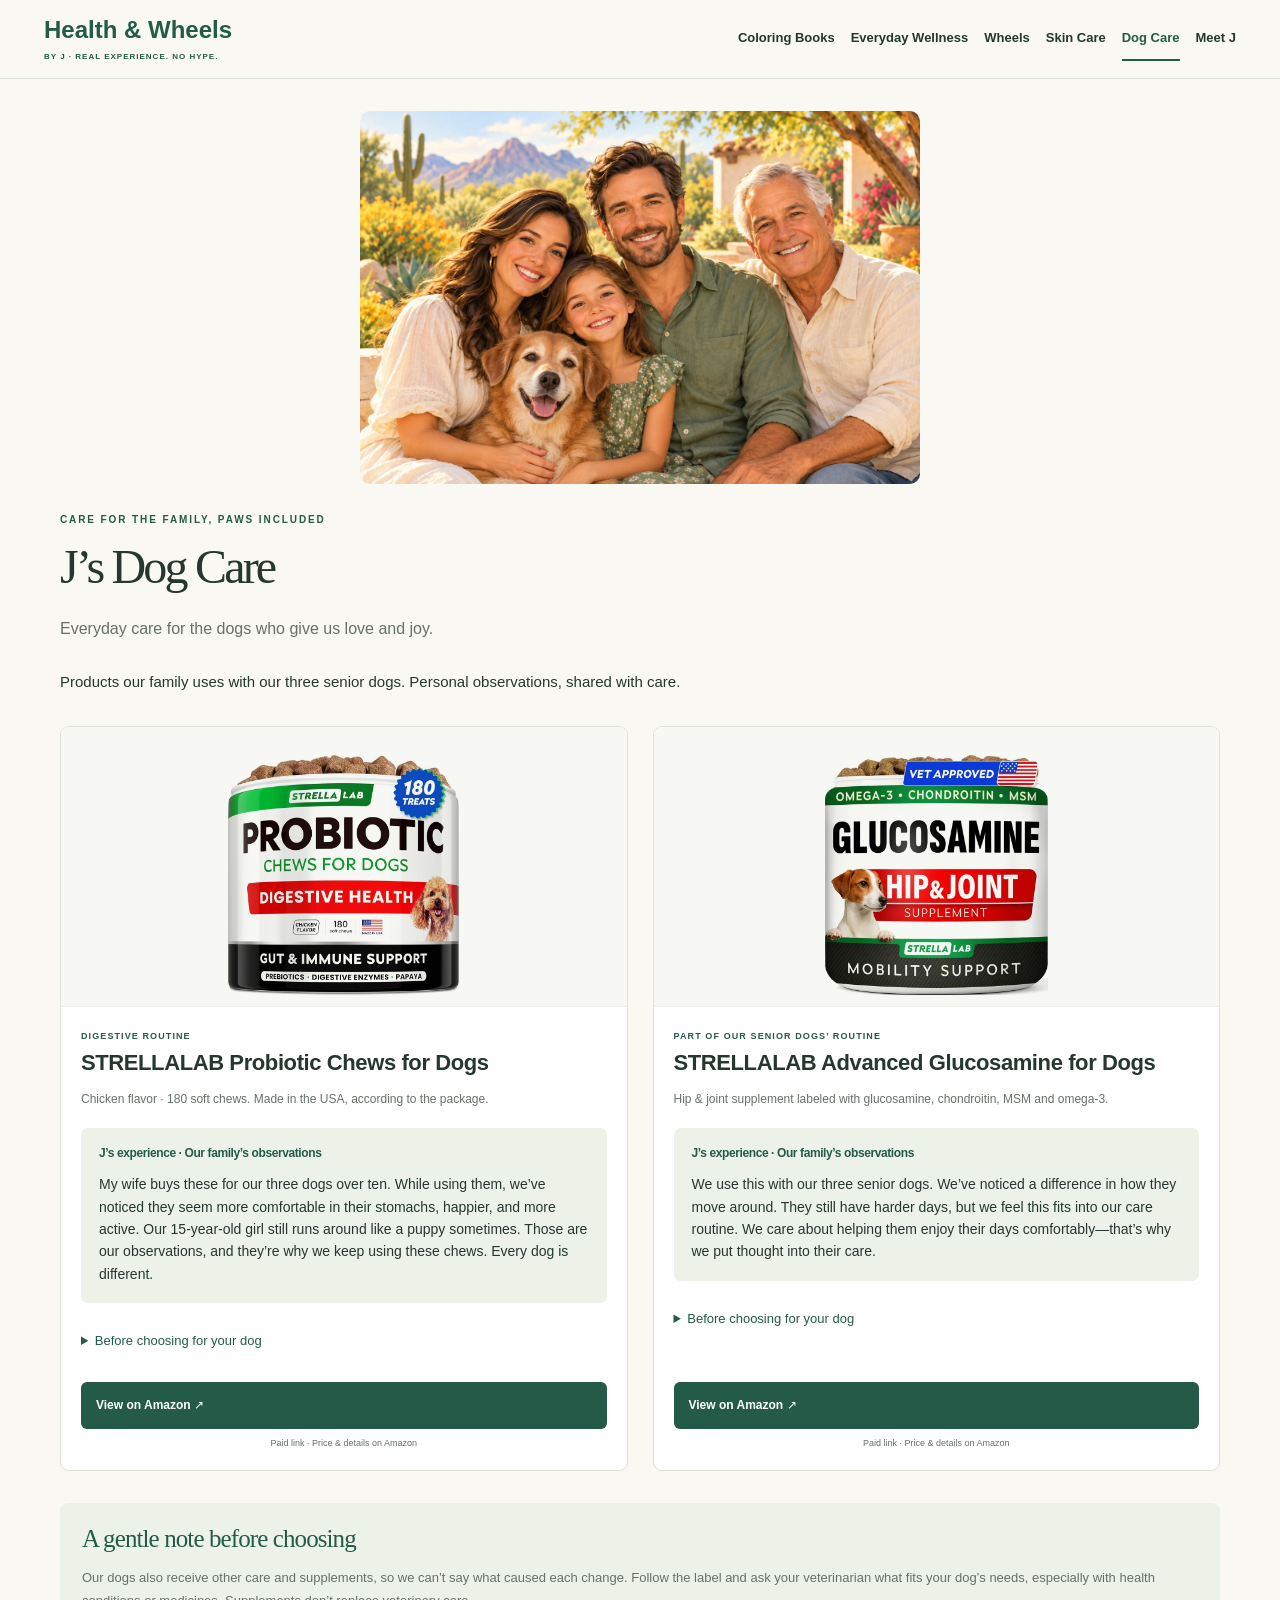
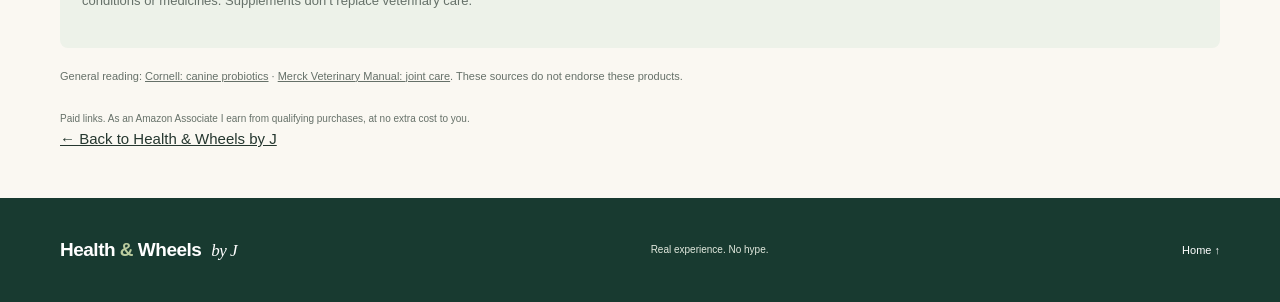
==== commit 3d87f75a: "Move Coloring Books beside Home in site navigation" ====
--- a/dog-care.html
+++ b/dog-care.html
@@ -1,2 +1,2 @@
 <!doctype html><html lang="en"><head><meta charset="utf-8"><meta name="viewport" content="width=device-width,initial-scale=1"><meta name="description" content="J shares his family’s personal experience with probiotic and joint supplements used with their three senior dogs."><link rel="canonical" href="https://juluisalca-stack.github.io/health-and-wheels-by-J/dog-care.html"><title>J’s Dog Care — Senior Dog Product Reviews | Health &amp; Wheels by J</title><link rel="stylesheet" href="styles.css"><link rel="icon" href="assets/favicon.svg"><style>.dog-page{padding-block:32px}.dog-family{width:100%;max-width:560px;height:auto;display:block;border-radius:10px;margin:0 auto 28px}.dog-page h1{font-size:48px}.dog-grid{display:grid;grid-template-columns:repeat(2,minmax(0,1fr));gap:25px;margin-block:32px}.dog-grid .product-visual{height:280px}.dog-grid .product-visual img{max-height:240px;max-width:80%}.dog-grid h2{font-family:inherit;font-size:22px;font-weight:650;margin-bottom:14px;letter-spacing:-.4px}.dog-grid .product-info{min-height:0}.dog-experience{padding:18px;background:var(--sage);border-radius:7px;margin-bottom:18px;font-size:14px}.dog-experience h3{font-size:12px;color:var(--green);margin-bottom:12px}.dog-experience p{margin:0}.dog-details{font-size:13px;color:var(--muted);margin-bottom:20px}.dog-details summary{cursor:pointer;color:var(--green);padding:10px 0}.dog-details p{margin-top:12px}.dog-note{padding:22px;background:var(--sage);border-radius:8px;color:var(--muted);font-size:13px;line-height:1.8}.dog-note h2{font-size:25px;color:var(--green);margin-bottom:12px}.dog-sources{font-size:11px;color:var(--muted);margin-top:20px}.header nav{gap:18px}@media(max-width:760px){.dog-grid{grid-template-columns:1fr}.dog-page h1{font-size:38px}.dog-grid .product-visual{height:250px}.header nav{gap:12px}.header nav a{font-size:11px}}</style><link rel="stylesheet" href="navigation.css?v=20261028">
-</head><body><header id="hw-global-header"><div class="hw-header-inner"><a class="hw-brand" href="index.html#home" aria-label="Health and Wheels by J home"><span>Health &amp; Wheels</span><small>BY J · REAL EXPERIENCE. NO HYPE.</small></a><nav class="hw-menu" aria-label="Main navigation"><a href="index.html#wellness" data-category-link="wellness">Everyday Wellness</a><a href="index.html#wheels" data-category-link="wheels">Wheels</a><a href="skincare.html">Skin Care</a><a href="dog-care.html" aria-current="page">Dog Care</a><a href="index.html#coloring-books">Coloring Books</a><a href="index.html#about-j">Meet J</a></nav></div></header><main class="wrap dog-page"><img class="dog-family" src="assets/family-with-dog.jpg" alt="Family gathered with a friendly adult golden dog in a sunny garden" width="1400" height="933"><p class="eyebrow">CARE FOR THE FAMILY, PAWS INCLUDED</p><h1>J’s Dog Care</h1><p class="hero-description">Everyday care for the dogs who give us love and joy.</p><p>Products our family uses with our three senior dogs. Personal observations, shared with care.</p><div class="dog-grid"><article class="product-card" id="dog-probiotics"><div class="product-visual"><img src="assets/dog-probiotics.jpg" alt="STRELLALAB Probiotic Chews for Dogs container" loading="lazy"></div><div class="product-body"><p class="product-kicker">DIGESTIVE ROUTINE</p><h2>STRELLALAB Probiotic Chews for Dogs</h2><p class="product-info">Chicken flavor · 180 soft chews. Made in the USA, according to the package.</p><div class="dog-experience"><h3>J’s experience · Our family’s observations</h3><p>My wife buys these for our three dogs over ten. While using them, we’ve noticed they seem more comfortable in their stomachs, happier, and more active. Our 15-year-old girl still runs around like a puppy sometimes. Those are our observations, and they’re why we keep using these chews. Every dog is different.</p></div><details class="dog-details"><summary>Before choosing for your dog</summary><p>Check ingredients, expiration date, storage instructions and feeding directions for your dog’s weight. Ask your veterinarian whether this formula fits your dog’s needs.</p></details><a class="button primary shopping-button" href="https://amzn.to/3TYMeCJ" target="_blank" rel="sponsored nofollow noopener noreferrer" aria-label="View STRELLALAB Probiotic Chews for Dogs on Amazon, opens in a new tab">View on Amazon ↗</a><p class="paid-note">Paid link · Price &amp; details on Amazon</p></div></article><article class="product-card" id="dog-glucosamine"><div class="product-visual"><img src="assets/dog-glucosamine.jpg" alt="STRELLALAB Advanced Glucosamine for Dogs container" loading="lazy"></div><div class="product-body"><p class="product-kicker">PART OF OUR SENIOR DOGS’ ROUTINE</p><h2>STRELLALAB Advanced Glucosamine for Dogs</h2><p class="product-info">Hip &amp; joint supplement labeled with glucosamine, chondroitin, MSM and omega-3.</p><div class="dog-experience"><h3>J’s experience · Our family’s observations</h3><p>We use this with our three senior dogs. We’ve noticed a difference in how they move around. They still have harder days, but we feel this fits into our care routine. We care about helping them enjoy their days comfortably—that’s why we put thought into their care.</p></div><details class="dog-details"><summary>Before choosing for your dog</summary><p>Ask your veterinarian about joint comfort and which care options suit your dog. Changes in movement deserve attention, and this review is not a promise of pain relief.</p></details><a class="button primary shopping-button" href="https://amzn.to/4hZjsKc" target="_blank" rel="sponsored nofollow noopener noreferrer" aria-label="View STRELLALAB Advanced Glucosamine for Dogs on Amazon, opens in a new tab">View on Amazon ↗</a><p class="paid-note">Paid link · Price &amp; details on Amazon</p></div></article></div><aside class="dog-note"><h2>A gentle note before choosing</h2><p>Our dogs also receive other care and supplements, so we can’t say what caused each change. Follow the label and ask your veterinarian what fits your dog’s needs, especially with health conditions or medicines. Supplements don’t replace veterinary care.</p></aside><p class="dog-sources">General reading: <a href="https://www.vet.cornell.edu/departments-centers-and-institutes/riney-canine-health-center/canine-health-topics/power-probiotics">Cornell: canine probiotics</a> · <a href="https://www.merckvetmanual.com/musculoskeletal-system/osteoarthritis-in-dogs-and-cats/osteoarthritis-in-dogs-and-cats">Merck Veterinary Manual: joint care</a>. These sources do not endorse these products.</p><p class="affiliate-note">Paid links. As an Amazon Associate I earn from qualifying purchases, at no extra cost to you.</p><p><a href="index.html">← Back to Health &amp; Wheels by J</a></p></main><footer><div class="wrap footer-inner"><p>Health <span>&amp;</span> Wheels <em>by J</em></p><p>Real experience. No hype.</p><a href="index.html">Home ↑</a></div></footer></body></html>+</head><body><header id="hw-global-header"><div class="hw-header-inner"><a class="hw-brand" href="index.html#home" aria-label="Health and Wheels by J home"><span>Health &amp; Wheels</span><small>BY J · REAL EXPERIENCE. NO HYPE.</small></a><nav class="hw-menu" aria-label="Main navigation"><a href="index.html#coloring-books">Coloring Books</a><a href="index.html#wellness" data-category-link="wellness">Everyday Wellness</a><a href="index.html#wheels" data-category-link="wheels">Wheels</a><a href="skincare.html">Skin Care</a><a href="dog-care.html" aria-current="page">Dog Care</a><a href="index.html#about-j">Meet J</a></nav></div></header><main class="wrap dog-page"><img class="dog-family" src="assets/family-with-dog.jpg" alt="Family gathered with a friendly adult golden dog in a sunny garden" width="1400" height="933"><p class="eyebrow">CARE FOR THE FAMILY, PAWS INCLUDED</p><h1>J’s Dog Care</h1><p class="hero-description">Everyday care for the dogs who give us love and joy.</p><p>Products our family uses with our three senior dogs. Personal observations, shared with care.</p><div class="dog-grid"><article class="product-card" id="dog-probiotics"><div class="product-visual"><img src="assets/dog-probiotics.jpg" alt="STRELLALAB Probiotic Chews for Dogs container" loading="lazy"></div><div class="product-body"><p class="product-kicker">DIGESTIVE ROUTINE</p><h2>STRELLALAB Probiotic Chews for Dogs</h2><p class="product-info">Chicken flavor · 180 soft chews. Made in the USA, according to the package.</p><div class="dog-experience"><h3>J’s experience · Our family’s observations</h3><p>My wife buys these for our three dogs over ten. While using them, we’ve noticed they seem more comfortable in their stomachs, happier, and more active. Our 15-year-old girl still runs around like a puppy sometimes. Those are our observations, and they’re why we keep using these chews. Every dog is different.</p></div><details class="dog-details"><summary>Before choosing for your dog</summary><p>Check ingredients, expiration date, storage instructions and feeding directions for your dog’s weight. Ask your veterinarian whether this formula fits your dog’s needs.</p></details><a class="button primary shopping-button" href="https://amzn.to/3TYMeCJ" target="_blank" rel="sponsored nofollow noopener noreferrer" aria-label="View STRELLALAB Probiotic Chews for Dogs on Amazon, opens in a new tab">View on Amazon ↗</a><p class="paid-note">Paid link · Price &amp; details on Amazon</p></div></article><article class="product-card" id="dog-glucosamine"><div class="product-visual"><img src="assets/dog-glucosamine.jpg" alt="STRELLALAB Advanced Glucosamine for Dogs container" loading="lazy"></div><div class="product-body"><p class="product-kicker">PART OF OUR SENIOR DOGS’ ROUTINE</p><h2>STRELLALAB Advanced Glucosamine for Dogs</h2><p class="product-info">Hip &amp; joint supplement labeled with glucosamine, chondroitin, MSM and omega-3.</p><div class="dog-experience"><h3>J’s experience · Our family’s observations</h3><p>We use this with our three senior dogs. We’ve noticed a difference in how they move around. They still have harder days, but we feel this fits into our care routine. We care about helping them enjoy their days comfortably—that’s why we put thought into their care.</p></div><details class="dog-details"><summary>Before choosing for your dog</summary><p>Ask your veterinarian about joint comfort and which care options suit your dog. Changes in movement deserve attention, and this review is not a promise of pain relief.</p></details><a class="button primary shopping-button" href="https://amzn.to/4hZjsKc" target="_blank" rel="sponsored nofollow noopener noreferrer" aria-label="View STRELLALAB Advanced Glucosamine for Dogs on Amazon, opens in a new tab">View on Amazon ↗</a><p class="paid-note">Paid link · Price &amp; details on Amazon</p></div></article></div><aside class="dog-note"><h2>A gentle note before choosing</h2><p>Our dogs also receive other care and supplements, so we can’t say what caused each change. Follow the label and ask your veterinarian what fits your dog’s needs, especially with health conditions or medicines. Supplements don’t replace veterinary care.</p></aside><p class="dog-sources">General reading: <a href="https://www.vet.cornell.edu/departments-centers-and-institutes/riney-canine-health-center/canine-health-topics/power-probiotics">Cornell: canine probiotics</a> · <a href="https://www.merckvetmanual.com/musculoskeletal-system/osteoarthritis-in-dogs-and-cats/osteoarthritis-in-dogs-and-cats">Merck Veterinary Manual: joint care</a>. These sources do not endorse these products.</p><p class="affiliate-note">Paid links. As an Amazon Associate I earn from qualifying purchases, at no extra cost to you.</p><p><a href="index.html">← Back to Health &amp; Wheels by J</a></p></main><footer><div class="wrap footer-inner"><p>Health <span>&amp;</span> Wheels <em>by J</em></p><p>Real experience. No hype.</p><a href="index.html">Home ↑</a></div></footer></body></html>
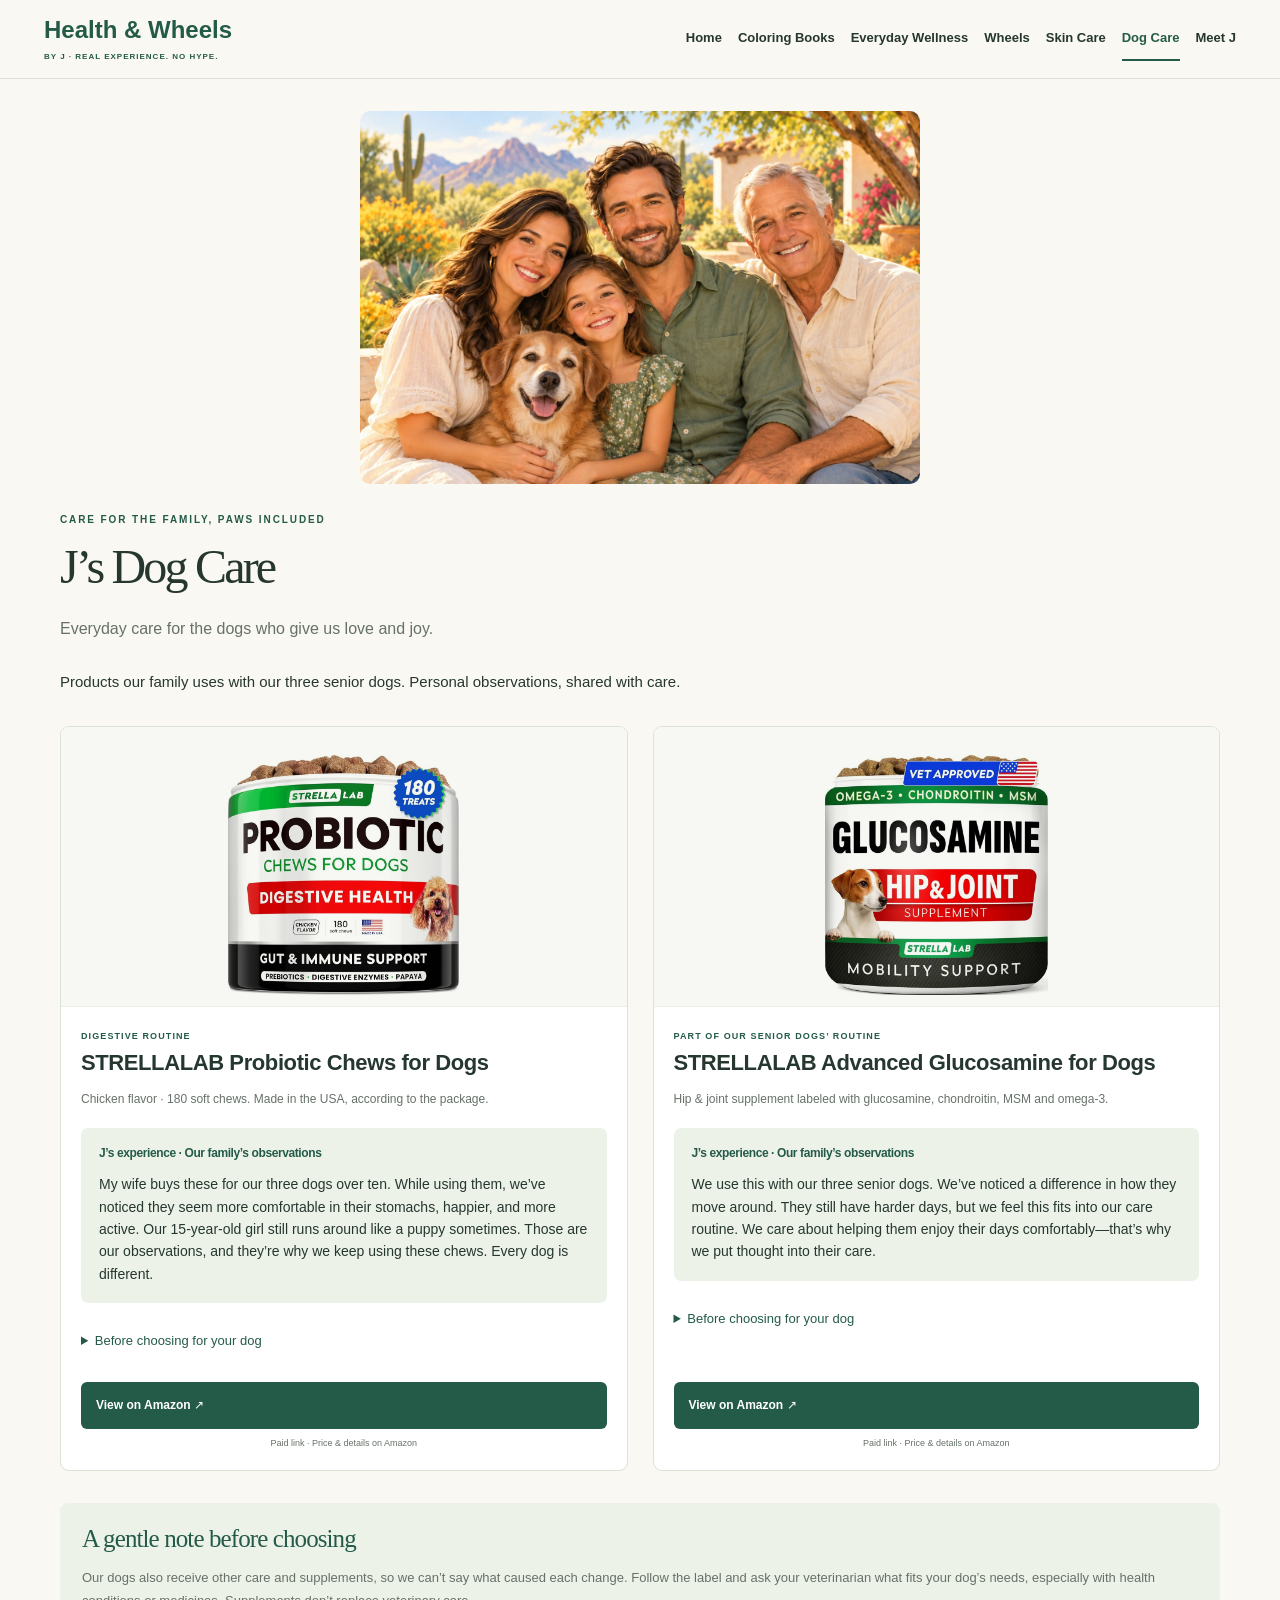
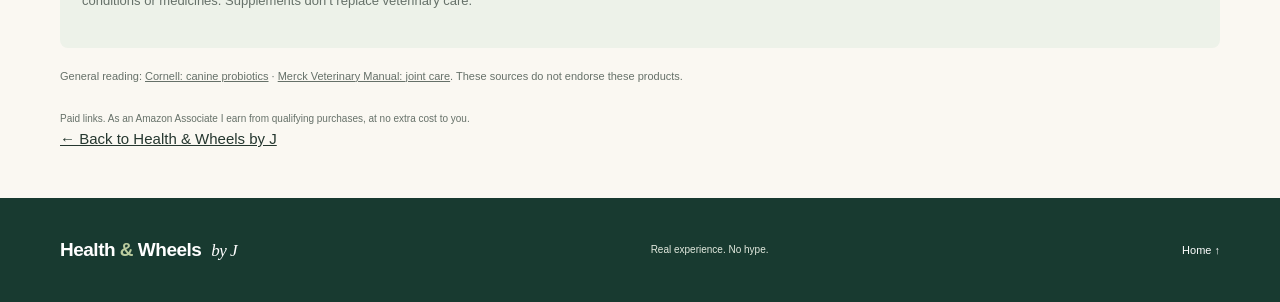
==== commit 0242bb80: "Restore Home on Dog Care so all current menus have identical order" ====
--- a/dog-care.html
+++ b/dog-care.html
@@ -1,2 +1,2 @@
 <!doctype html><html lang="en"><head><meta charset="utf-8"><meta name="viewport" content="width=device-width,initial-scale=1"><meta name="description" content="J shares his family’s personal experience with probiotic and joint supplements used with their three senior dogs."><link rel="canonical" href="https://juluisalca-stack.github.io/health-and-wheels-by-J/dog-care.html"><title>J’s Dog Care — Senior Dog Product Reviews | Health &amp; Wheels by J</title><link rel="stylesheet" href="styles.css"><link rel="icon" href="assets/favicon.svg"><style>.dog-page{padding-block:32px}.dog-family{width:100%;max-width:560px;height:auto;display:block;border-radius:10px;margin:0 auto 28px}.dog-page h1{font-size:48px}.dog-grid{display:grid;grid-template-columns:repeat(2,minmax(0,1fr));gap:25px;margin-block:32px}.dog-grid .product-visual{height:280px}.dog-grid .product-visual img{max-height:240px;max-width:80%}.dog-grid h2{font-family:inherit;font-size:22px;font-weight:650;margin-bottom:14px;letter-spacing:-.4px}.dog-grid .product-info{min-height:0}.dog-experience{padding:18px;background:var(--sage);border-radius:7px;margin-bottom:18px;font-size:14px}.dog-experience h3{font-size:12px;color:var(--green);margin-bottom:12px}.dog-experience p{margin:0}.dog-details{font-size:13px;color:var(--muted);margin-bottom:20px}.dog-details summary{cursor:pointer;color:var(--green);padding:10px 0}.dog-details p{margin-top:12px}.dog-note{padding:22px;background:var(--sage);border-radius:8px;color:var(--muted);font-size:13px;line-height:1.8}.dog-note h2{font-size:25px;color:var(--green);margin-bottom:12px}.dog-sources{font-size:11px;color:var(--muted);margin-top:20px}.header nav{gap:18px}@media(max-width:760px){.dog-grid{grid-template-columns:1fr}.dog-page h1{font-size:38px}.dog-grid .product-visual{height:250px}.header nav{gap:12px}.header nav a{font-size:11px}}</style><link rel="stylesheet" href="navigation.css?v=20261028">
-</head><body><header id="hw-global-header"><div class="hw-header-inner"><a class="hw-brand" href="index.html#home" aria-label="Health and Wheels by J home"><span>Health &amp; Wheels</span><small>BY J · REAL EXPERIENCE. NO HYPE.</small></a><nav class="hw-menu" aria-label="Main navigation"><a href="index.html#coloring-books">Coloring Books</a><a href="index.html#wellness" data-category-link="wellness">Everyday Wellness</a><a href="index.html#wheels" data-category-link="wheels">Wheels</a><a href="skincare.html">Skin Care</a><a href="dog-care.html" aria-current="page">Dog Care</a><a href="index.html#about-j">Meet J</a></nav></div></header><main class="wrap dog-page"><img class="dog-family" src="assets/family-with-dog.jpg" alt="Family gathered with a friendly adult golden dog in a sunny garden" width="1400" height="933"><p class="eyebrow">CARE FOR THE FAMILY, PAWS INCLUDED</p><h1>J’s Dog Care</h1><p class="hero-description">Everyday care for the dogs who give us love and joy.</p><p>Products our family uses with our three senior dogs. Personal observations, shared with care.</p><div class="dog-grid"><article class="product-card" id="dog-probiotics"><div class="product-visual"><img src="assets/dog-probiotics.jpg" alt="STRELLALAB Probiotic Chews for Dogs container" loading="lazy"></div><div class="product-body"><p class="product-kicker">DIGESTIVE ROUTINE</p><h2>STRELLALAB Probiotic Chews for Dogs</h2><p class="product-info">Chicken flavor · 180 soft chews. Made in the USA, according to the package.</p><div class="dog-experience"><h3>J’s experience · Our family’s observations</h3><p>My wife buys these for our three dogs over ten. While using them, we’ve noticed they seem more comfortable in their stomachs, happier, and more active. Our 15-year-old girl still runs around like a puppy sometimes. Those are our observations, and they’re why we keep using these chews. Every dog is different.</p></div><details class="dog-details"><summary>Before choosing for your dog</summary><p>Check ingredients, expiration date, storage instructions and feeding directions for your dog’s weight. Ask your veterinarian whether this formula fits your dog’s needs.</p></details><a class="button primary shopping-button" href="https://amzn.to/3TYMeCJ" target="_blank" rel="sponsored nofollow noopener noreferrer" aria-label="View STRELLALAB Probiotic Chews for Dogs on Amazon, opens in a new tab">View on Amazon ↗</a><p class="paid-note">Paid link · Price &amp; details on Amazon</p></div></article><article class="product-card" id="dog-glucosamine"><div class="product-visual"><img src="assets/dog-glucosamine.jpg" alt="STRELLALAB Advanced Glucosamine for Dogs container" loading="lazy"></div><div class="product-body"><p class="product-kicker">PART OF OUR SENIOR DOGS’ ROUTINE</p><h2>STRELLALAB Advanced Glucosamine for Dogs</h2><p class="product-info">Hip &amp; joint supplement labeled with glucosamine, chondroitin, MSM and omega-3.</p><div class="dog-experience"><h3>J’s experience · Our family’s observations</h3><p>We use this with our three senior dogs. We’ve noticed a difference in how they move around. They still have harder days, but we feel this fits into our care routine. We care about helping them enjoy their days comfortably—that’s why we put thought into their care.</p></div><details class="dog-details"><summary>Before choosing for your dog</summary><p>Ask your veterinarian about joint comfort and which care options suit your dog. Changes in movement deserve attention, and this review is not a promise of pain relief.</p></details><a class="button primary shopping-button" href="https://amzn.to/4hZjsKc" target="_blank" rel="sponsored nofollow noopener noreferrer" aria-label="View STRELLALAB Advanced Glucosamine for Dogs on Amazon, opens in a new tab">View on Amazon ↗</a><p class="paid-note">Paid link · Price &amp; details on Amazon</p></div></article></div><aside class="dog-note"><h2>A gentle note before choosing</h2><p>Our dogs also receive other care and supplements, so we can’t say what caused each change. Follow the label and ask your veterinarian what fits your dog’s needs, especially with health conditions or medicines. Supplements don’t replace veterinary care.</p></aside><p class="dog-sources">General reading: <a href="https://www.vet.cornell.edu/departments-centers-and-institutes/riney-canine-health-center/canine-health-topics/power-probiotics">Cornell: canine probiotics</a> · <a href="https://www.merckvetmanual.com/musculoskeletal-system/osteoarthritis-in-dogs-and-cats/osteoarthritis-in-dogs-and-cats">Merck Veterinary Manual: joint care</a>. These sources do not endorse these products.</p><p class="affiliate-note">Paid links. As an Amazon Associate I earn from qualifying purchases, at no extra cost to you.</p><p><a href="index.html">← Back to Health &amp; Wheels by J</a></p></main><footer><div class="wrap footer-inner"><p>Health <span>&amp;</span> Wheels <em>by J</em></p><p>Real experience. No hype.</p><a href="index.html">Home ↑</a></div></footer></body></html>+</head><body><header id="hw-global-header"><div class="hw-header-inner"><a class="hw-brand" href="index.html#home" aria-label="Health and Wheels by J home"><span>Health &amp; Wheels</span><small>BY J · REAL EXPERIENCE. NO HYPE.</small></a><nav class="hw-menu" aria-label="Main navigation"><a href="index.html#home">Home</a><a href="index.html#coloring-books">Coloring Books</a><a href="index.html#wellness" data-category-link="wellness">Everyday Wellness</a><a href="index.html#wheels" data-category-link="wheels">Wheels</a><a href="skincare.html">Skin Care</a><a href="dog-care.html" aria-current="page">Dog Care</a><a href="index.html#about-j">Meet J</a></nav></div></header><main class="wrap dog-page"><img class="dog-family" src="assets/family-with-dog.jpg" alt="Family gathered with a friendly adult golden dog in a sunny garden" width="1400" height="933"><p class="eyebrow">CARE FOR THE FAMILY, PAWS INCLUDED</p><h1>J’s Dog Care</h1><p class="hero-description">Everyday care for the dogs who give us love and joy.</p><p>Products our family uses with our three senior dogs. Personal observations, shared with care.</p><div class="dog-grid"><article class="product-card" id="dog-probiotics"><div class="product-visual"><img src="assets/dog-probiotics.jpg" alt="STRELLALAB Probiotic Chews for Dogs container" loading="lazy"></div><div class="product-body"><p class="product-kicker">DIGESTIVE ROUTINE</p><h2>STRELLALAB Probiotic Chews for Dogs</h2><p class="product-info">Chicken flavor · 180 soft chews. Made in the USA, according to the package.</p><div class="dog-experience"><h3>J’s experience · Our family’s observations</h3><p>My wife buys these for our three dogs over ten. While using them, we’ve noticed they seem more comfortable in their stomachs, happier, and more active. Our 15-year-old girl still runs around like a puppy sometimes. Those are our observations, and they’re why we keep using these chews. Every dog is different.</p></div><details class="dog-details"><summary>Before choosing for your dog</summary><p>Check ingredients, expiration date, storage instructions and feeding directions for your dog’s weight. Ask your veterinarian whether this formula fits your dog’s needs.</p></details><a class="button primary shopping-button" href="https://amzn.to/3TYMeCJ" target="_blank" rel="sponsored nofollow noopener noreferrer" aria-label="View STRELLALAB Probiotic Chews for Dogs on Amazon, opens in a new tab">View on Amazon ↗</a><p class="paid-note">Paid link · Price &amp; details on Amazon</p></div></article><article class="product-card" id="dog-glucosamine"><div class="product-visual"><img src="assets/dog-glucosamine.jpg" alt="STRELLALAB Advanced Glucosamine for Dogs container" loading="lazy"></div><div class="product-body"><p class="product-kicker">PART OF OUR SENIOR DOGS’ ROUTINE</p><h2>STRELLALAB Advanced Glucosamine for Dogs</h2><p class="product-info">Hip &amp; joint supplement labeled with glucosamine, chondroitin, MSM and omega-3.</p><div class="dog-experience"><h3>J’s experience · Our family’s observations</h3><p>We use this with our three senior dogs. We’ve noticed a difference in how they move around. They still have harder days, but we feel this fits into our care routine. We care about helping them enjoy their days comfortably—that’s why we put thought into their care.</p></div><details class="dog-details"><summary>Before choosing for your dog</summary><p>Ask your veterinarian about joint comfort and which care options suit your dog. Changes in movement deserve attention, and this review is not a promise of pain relief.</p></details><a class="button primary shopping-button" href="https://amzn.to/4hZjsKc" target="_blank" rel="sponsored nofollow noopener noreferrer" aria-label="View STRELLALAB Advanced Glucosamine for Dogs on Amazon, opens in a new tab">View on Amazon ↗</a><p class="paid-note">Paid link · Price &amp; details on Amazon</p></div></article></div><aside class="dog-note"><h2>A gentle note before choosing</h2><p>Our dogs also receive other care and supplements, so we can’t say what caused each change. Follow the label and ask your veterinarian what fits your dog’s needs, especially with health conditions or medicines. Supplements don’t replace veterinary care.</p></aside><p class="dog-sources">General reading: <a href="https://www.vet.cornell.edu/departments-centers-and-institutes/riney-canine-health-center/canine-health-topics/power-probiotics">Cornell: canine probiotics</a> · <a href="https://www.merckvetmanual.com/musculoskeletal-system/osteoarthritis-in-dogs-and-cats/osteoarthritis-in-dogs-and-cats">Merck Veterinary Manual: joint care</a>. These sources do not endorse these products.</p><p class="affiliate-note">Paid links. As an Amazon Associate I earn from qualifying purchases, at no extra cost to you.</p><p><a href="index.html">← Back to Health &amp; Wheels by J</a></p></main><footer><div class="wrap footer-inner"><p>Health <span>&amp;</span> Wheels <em>by J</em></p><p>Real experience. No hype.</p><a href="index.html">Home ↑</a></div></footer></body></html>
